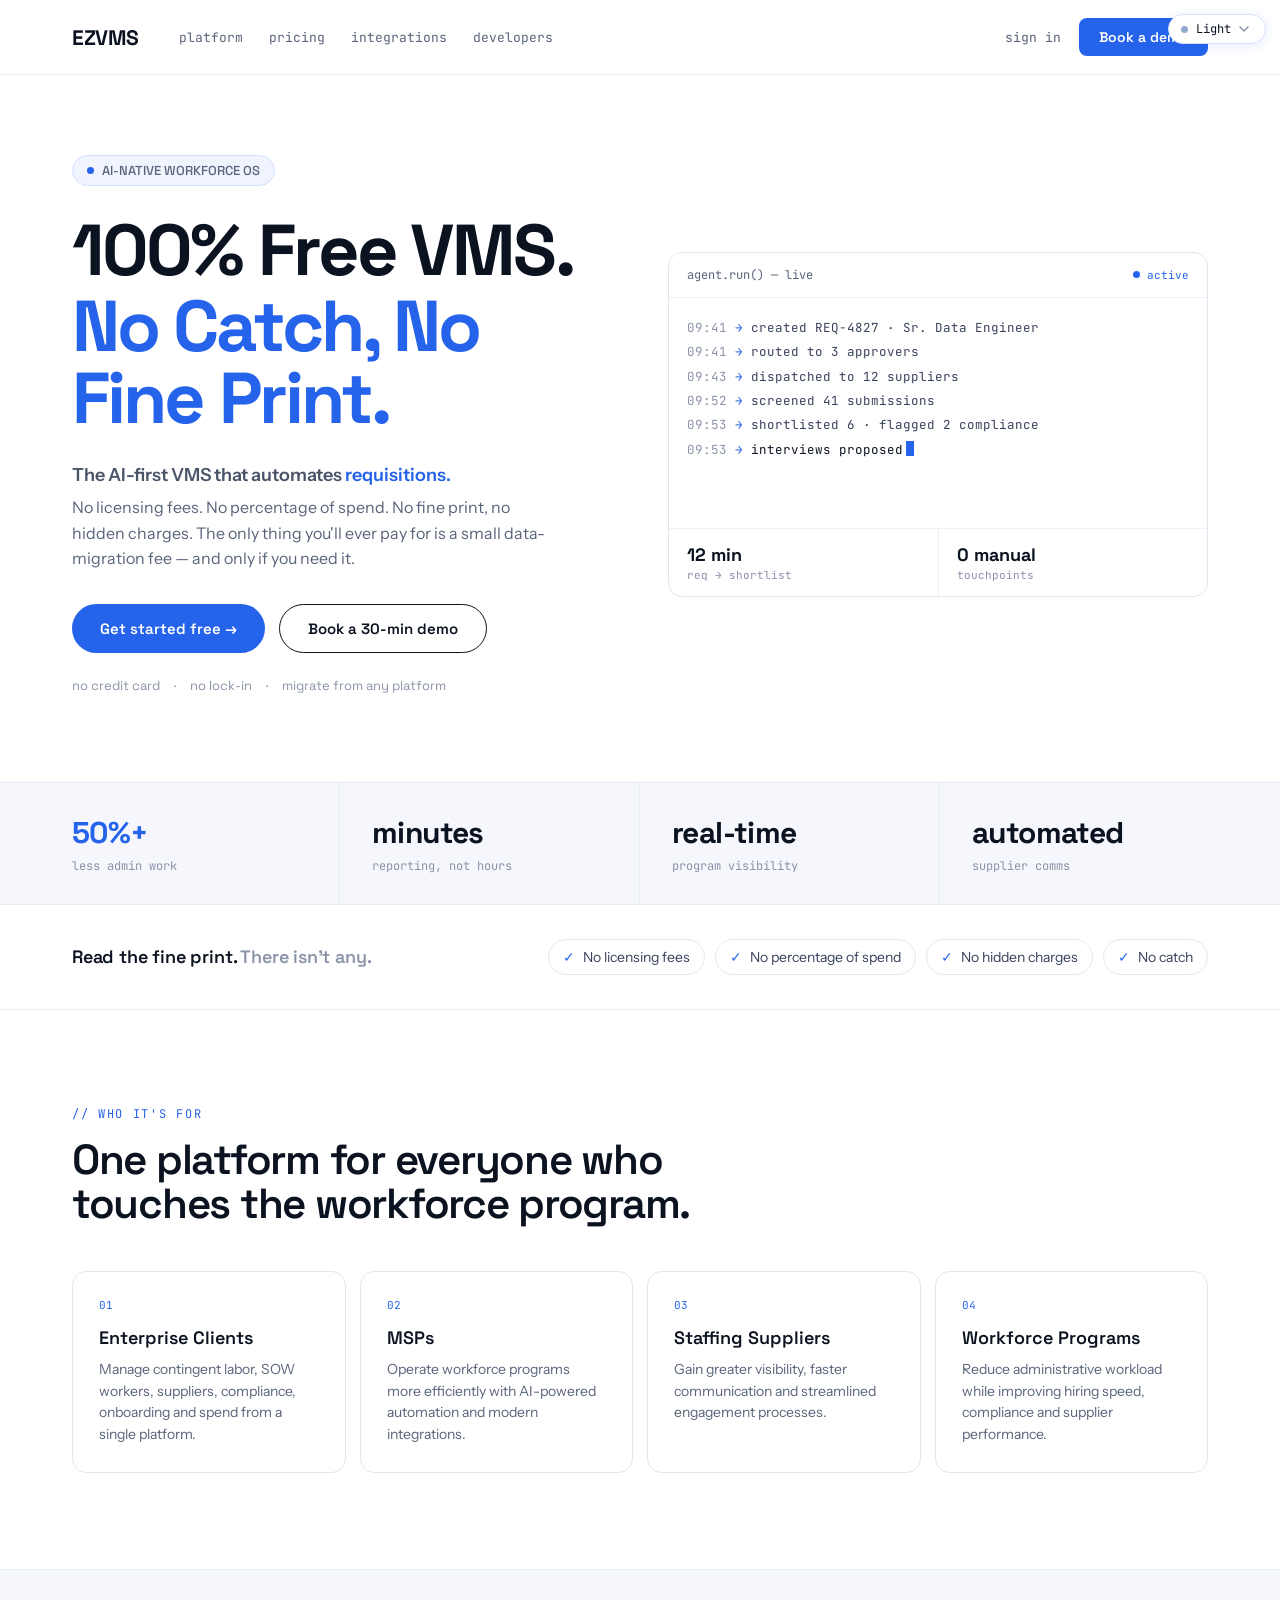
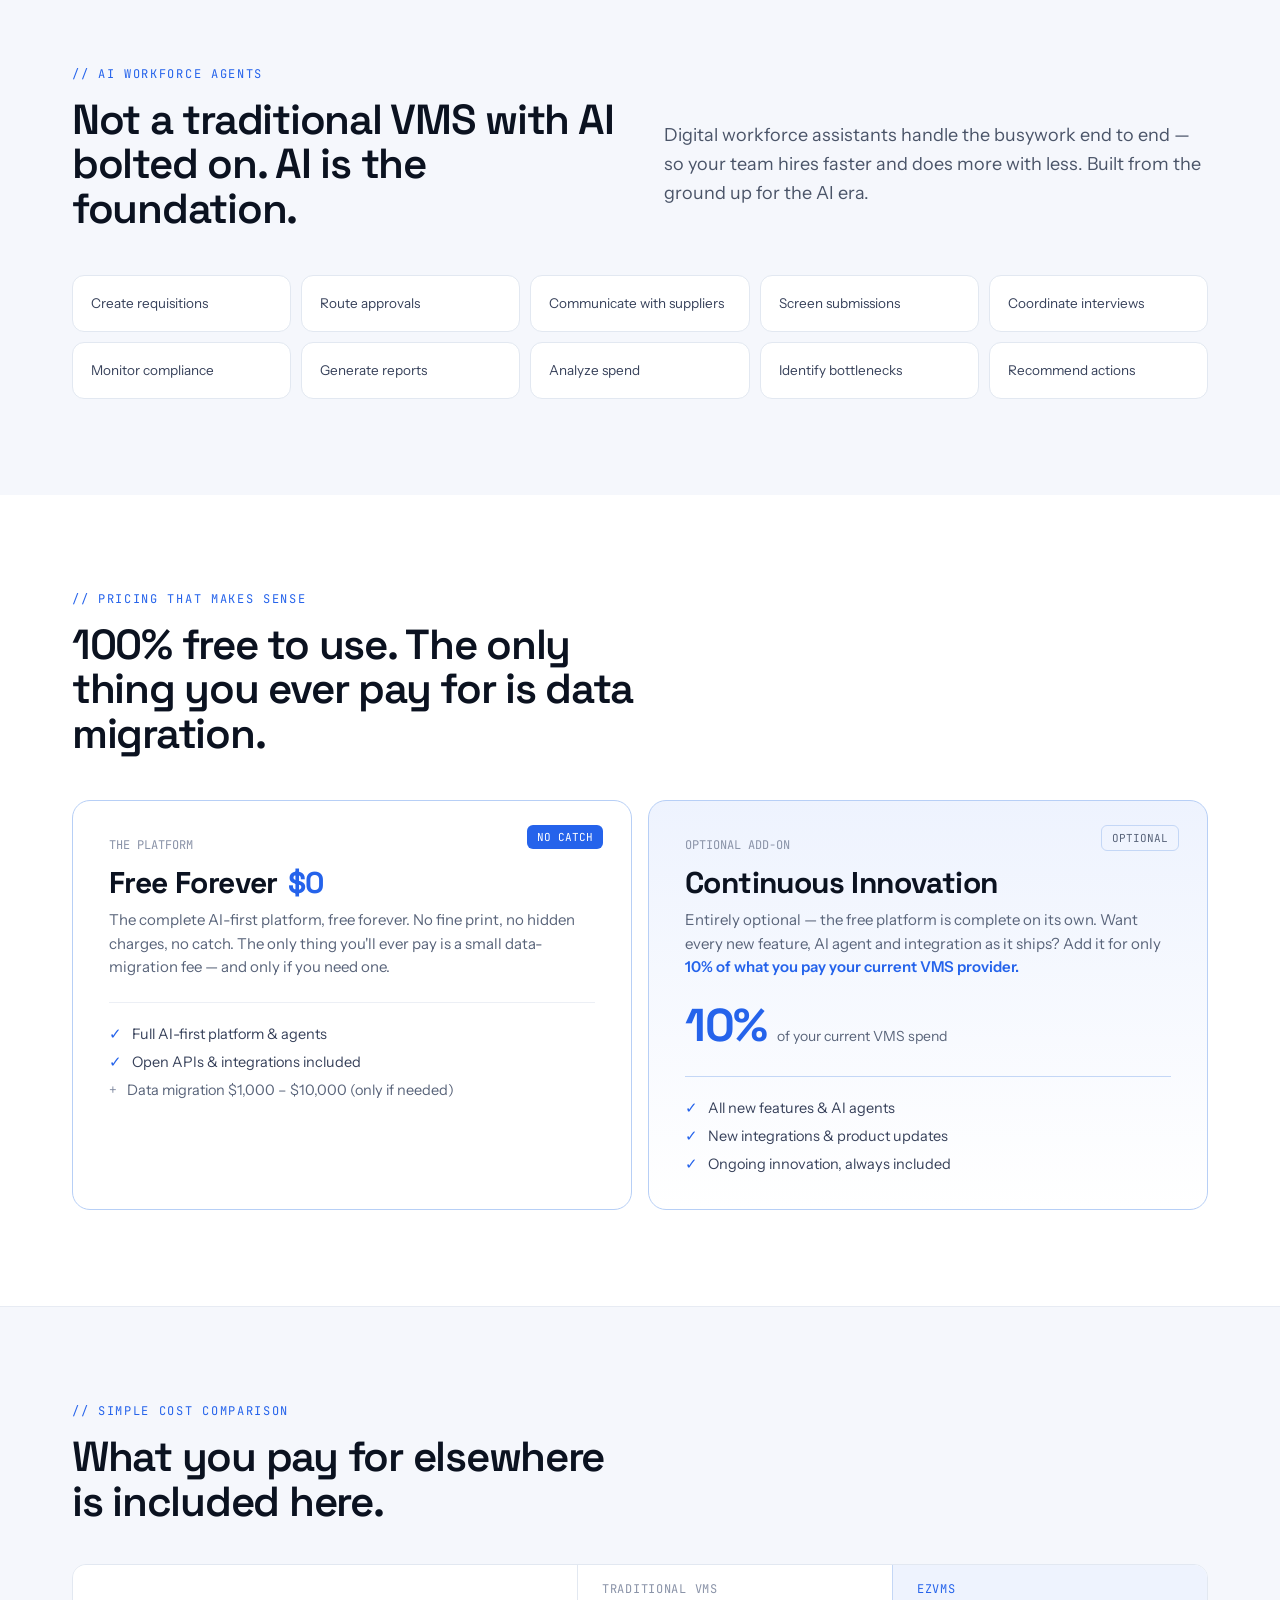
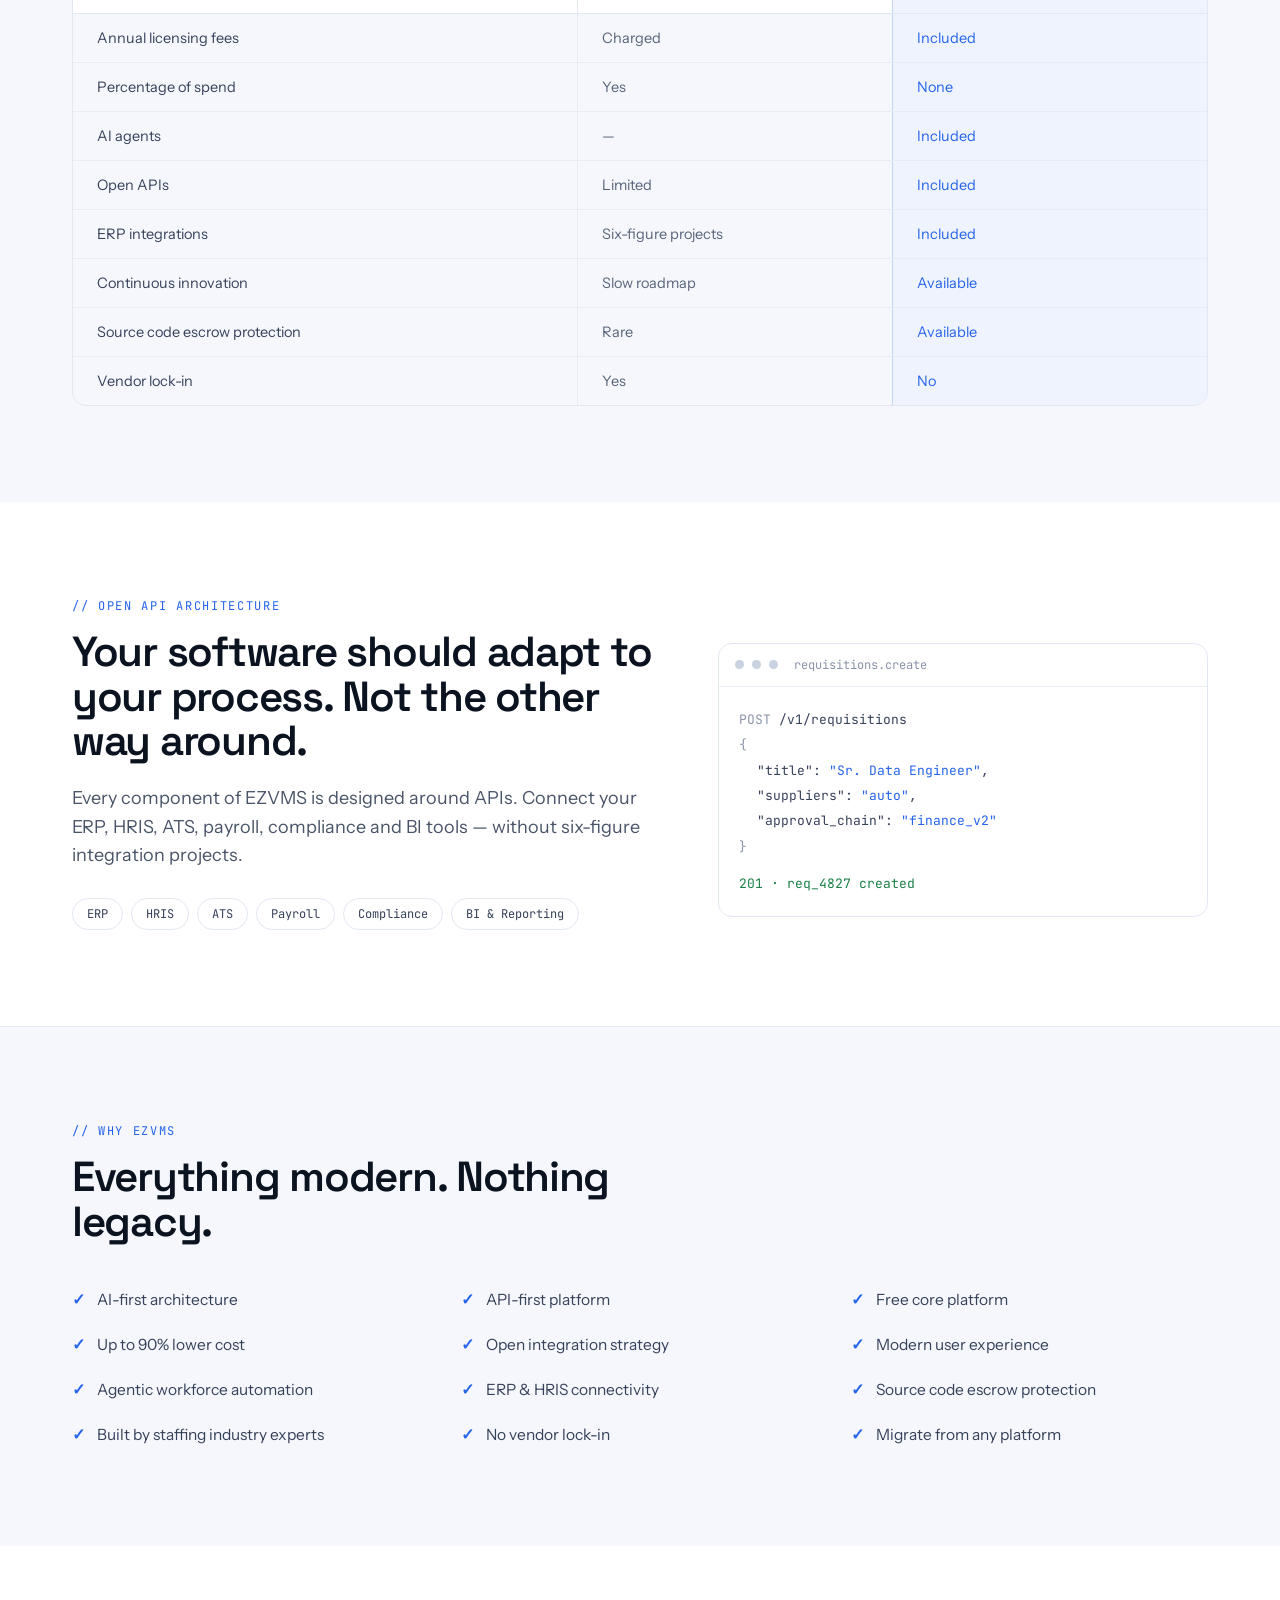
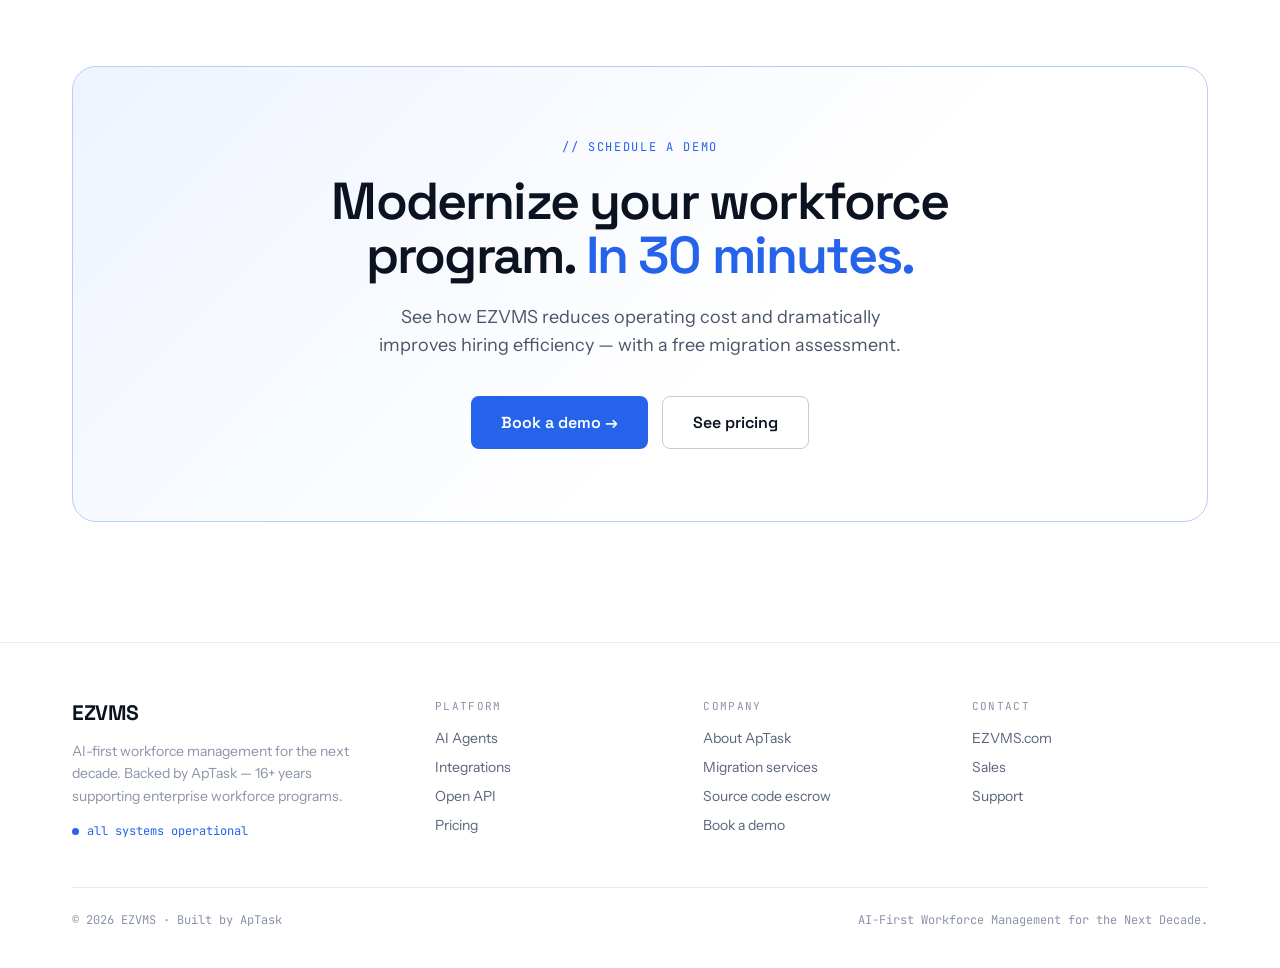
==== index.html @ 4256ad66 "Initial commit: EZVMS marketing website Co-Authored-By: Claude Opus 4.7 (1M context) <noreply@anthro" ====
<!DOCTYPE html>
<html lang="en">
<head>
  <meta charset="utf-8">
  <meta name="viewport" content="width=device-width, initial-scale=1">
  <title>EZVMS — AI-First Workforce Management. 100% Free.</title>
  <link rel="preconnect" href="https://fonts.googleapis.com">
  <link rel="preconnect" href="https://fonts.gstatic.com" crossorigin>
  <link href="https://fonts.googleapis.com/css2?family=Space+Grotesk:wght@400;500;600;700&family=Instrument+Sans:ital,wght@0,400;0,500;0,600;1,400&family=JetBrains+Mono:wght@400;500;600&display=swap" rel="stylesheet">
  <style>
    *, *::before, *::after { box-sizing: border-box; }
    html { scroll-behavior: smooth; }
    body { margin: 0; background: #fff; color: #0B1220; font-family: 'Instrument Sans', sans-serif; -webkit-font-smoothing: antialiased; }
    a { text-decoration: none; color: inherit; }

    @keyframes ez-blink { 0%,49% { opacity:1; } 50%,100% { opacity:0; } }
    @keyframes ez-feed  { from { opacity:0; transform:translateY(6px); } to { opacity:1; transform:translateY(0); } }
    @keyframes ez-bar   { from { width:0; } }

    /* NAV */
    .nav-link:hover { color: #0B1220 !important; }
    .btn-demo:hover { transform: translateY(-1px); }
    .btn-outline:hover { border-color: #8A93A8 !important; }

    /* CARDS */
    .who-card:hover { border-color: #B7CFF6 !important; transform: translateY(-3px); }
    .agent-tile:hover { border-color: #B7CFF6 !important; }
    .cta-primary:hover { transform: translateY(-2px); }
    .cta-outline:hover { border-color: #8A93A8 !important; }

    /* FOOTER LINKS */
    .foot-link:hover { color: #0B1220 !important; }

    /* DESIGN SWITCHER */
    .ds-opt:hover { background: #F5F7FC; }
  </style>
</head>
<body>

<!-- DESIGN SWITCHER -->
<div id="ds-wrap" style="position:fixed;top:14px;right:14px;z-index:9999;user-select:none;font-family:'JetBrains Mono',monospace;">
  <button id="ds-btn" style="display:flex;align-items:center;gap:8px;background:#fff;border:1.5px solid #D6E2FB;border-radius:999px;padding:8px 16px 8px 12px;font-family:'JetBrains Mono',monospace;font-size:12px;color:#0B1220;cursor:pointer;box-shadow:0 2px 12px rgba(37,99,235,.12);white-space:nowrap;line-height:1;">
    <span style="width:7px;height:7px;border-radius:50%;background:#93A8D0;display:inline-block;flex:none;"></span>
    Light
    <svg width="10" height="6" viewBox="0 0 10 6" fill="none"><path d="M1 1l4 4 4-4" stroke="#8A93A8" stroke-width="1.5" stroke-linecap="round" stroke-linejoin="round"/></svg>
  </button>
  <div id="ds-menu" style="display:none;position:absolute;top:calc(100% + 8px);right:0;background:#fff;border:1px solid #E2E8F1;border-radius:14px;box-shadow:0 12px 40px rgba(11,18,32,.14);min-width:176px;overflow:hidden;padding:5px;">
    <a href="v3.html" class="ds-opt" style="display:flex;align-items:center;gap:10px;padding:10px 14px;border-radius:9px;font-family:'Space Grotesk',sans-serif;font-size:14px;font-weight:500;color:#3A4254;transition:background .15s;">
      <span style="width:8px;height:8px;border-radius:50%;background:#2563EB;flex:none;"></span>Bold
    </a>
    <div style="background:#EEF3FE;border-radius:9px;display:flex;align-items:center;gap:10px;padding:10px 14px;font-family:'Space Grotesk',sans-serif;font-size:14px;font-weight:600;color:#2563EB;">
      <span style="width:8px;height:8px;border-radius:50%;background:#93A8D0;flex:none;"></span>Light
    </div>
    <a href="v1.html" class="ds-opt" style="display:flex;align-items:center;gap:10px;padding:10px 14px;border-radius:9px;font-family:'Space Grotesk',sans-serif;font-size:14px;font-weight:500;color:#3A4254;transition:background .15s;">
      <span style="width:8px;height:8px;border-radius:50%;background:#0C0E0D;flex:none;"></span>Dark
    </a>
  </div>
</div>
<script>
(function(){
  const btn=document.getElementById('ds-btn'),menu=document.getElementById('ds-menu');
  btn.addEventListener('click',function(e){e.stopPropagation();menu.style.display=menu.style.display==='none'?'block':'none';});
  document.addEventListener('click',function(){menu.style.display='none';});
})();
</script>

<div id="root" style="--accent:#2563EB;--ink:#FFFFFF;background:#FFFFFF;min-height:100vh;">

  <!-- NAV -->
  <header id="nav" style="position:sticky;top:0;z-index:50;background:rgba(255,255,255,0.72);backdrop-filter:blur(12px);-webkit-backdrop-filter:blur(12px);border-bottom:1px solid #E7EBF3;transition:background .2s,border-color .2s;">
    <div style="max-width:1200px;margin:0 auto;display:flex;align-items:center;justify-content:space-between;padding:18px 32px;">
      <div style="display:flex;align-items:center;gap:40px;">
        <a href="index.html" style="font-family:'Space Grotesk',sans-serif;font-weight:700;font-size:21px;letter-spacing:-0.02em;color:#0B1220;">EZVMS</a>
        <nav style="display:flex;gap:26px;font-family:'JetBrains Mono',monospace;font-size:13px;color:#59647A;">
          <a href="#platform" class="nav-link" style="transition:color .2s;">platform</a>
          <a href="#pricing" class="nav-link" style="transition:color .2s;">pricing</a>
          <a href="#integrations" class="nav-link" style="transition:color .2s;">integrations</a>
          <a href="#api" class="nav-link" style="transition:color .2s;">developers</a>
        </nav>
      </div>
      <div style="display:flex;align-items:center;gap:18px;">
        <span style="font-family:'JetBrains Mono',monospace;font-size:13px;color:#59647A;cursor:pointer;">sign in</span>
        <a href="#demo" class="btn-demo" style="background:var(--accent);color:var(--ink);font-family:'Space Grotesk',sans-serif;font-size:14px;font-weight:600;padding:10px 20px;border-radius:8px;transition:transform .2s;">Book a demo</a>
      </div>
    </div>
  </header>

  <!-- HERO -->
  <section id="platform" style="max-width:1200px;margin:0 auto;padding:80px 32px 88px;">
    <div style="display:grid;grid-template-columns:1fr 1fr;gap:56px;align-items:center;">
      <div>
        <div style="display:inline-flex;align-items:center;gap:8px;font-family:'Space Grotesk',sans-serif;font-size:13px;font-weight:500;color:#59647A;background:#F0F4FF;border:1px solid #D4E0FF;border-radius:999px;padding:6px 14px;margin-bottom:28px;">
          <span style="width:7px;height:7px;border-radius:50%;background:var(--accent);display:inline-block;"></span> AI-NATIVE WORKFORCE OS
        </div>
        <h1 style="font-family:'Space Grotesk',sans-serif;font-weight:700;font-size:72px;line-height:1.0;letter-spacing:-0.04em;color:#0B1220;margin:0 0 4px;">100% Free VMS.</h1>
        <h1 style="font-family:'Space Grotesk',sans-serif;font-weight:700;font-size:72px;line-height:1.0;letter-spacing:-0.04em;color:var(--accent);margin:0 0 28px;">No Catch, No Fine Print.</h1>
        <p style="font-size:18px;line-height:1.5;color:#4A5468;max-width:480px;margin:0 0 6px;font-weight:600;">The AI-first VMS that automates <span style="color:var(--accent);">requisitions.</span></p>
        <p style="font-size:16px;line-height:1.6;color:#59647A;max-width:480px;margin:0 0 32px;">No licensing fees. No percentage of spend. No fine print, no hidden charges. The only thing you'll ever pay for is a small data-migration fee — and only if you need it.</p>
        <div style="display:flex;gap:14px;align-items:center;margin-bottom:24px;flex-wrap:wrap;">
          <a href="#demo" class="cta-primary" style="background:var(--accent);color:#fff;font-family:'Space Grotesk',sans-serif;font-size:15px;font-weight:600;padding:15px 28px;border-radius:999px;transition:transform .2s;">Get started free →</a>
          <a href="#demo" class="btn-outline" style="border:1.5px solid #0B1220;color:#0B1220;font-family:'Space Grotesk',sans-serif;font-size:15px;font-weight:600;padding:14px 28px;border-radius:999px;transition:border-color .2s;">Book a 30-min demo</a>
        </div>
        <div style="display:flex;gap:14px;font-family:'Space Grotesk',sans-serif;font-size:13px;color:#8A93A8;flex-wrap:wrap;">
          <span>no credit card</span><span>·</span><span>no lock-in</span><span>·</span><span>migrate from any platform</span>
        </div>
      </div>

      <!-- live agent terminal -->
      <div style="background:#FFFFFF;border:1px solid #E2E8F1;border-radius:14px;overflow:hidden;">
        <div style="display:flex;align-items:center;justify-content:space-between;padding:14px 18px;border-bottom:1px solid #ECEFF5;">
          <span style="font-family:'JetBrains Mono',monospace;font-size:12px;color:#59647A;">agent.run() — live</span>
          <span style="display:flex;align-items:center;gap:7px;font-family:'JetBrains Mono',monospace;font-size:11px;color:var(--accent);">
            <span style="width:7px;height:7px;border-radius:50%;background:var(--accent);display:inline-block;animation:ez-blink 1.4s infinite;"></span>active
          </span>
        </div>
        <div id="feed" style="padding:18px;font-family:'JetBrains Mono',monospace;font-size:12.5px;line-height:1.95;color:#37415A;min-height:230px;">
          <div><span style="color:#8A93A8;">09:41</span> <span style="color:var(--accent);">→</span> created REQ-4827 · Sr. Data Engineer</div>
          <div><span style="color:#8A93A8;">09:41</span> <span style="color:var(--accent);">→</span> routed to 3 approvers</div>
          <div><span style="color:#8A93A8;">09:43</span> <span style="color:var(--accent);">→</span> dispatched to 12 suppliers</div>
          <div><span style="color:#8A93A8;">09:52</span> <span style="color:var(--accent);">→</span> screened 41 submissions</div>
          <div><span style="color:#8A93A8;">09:53</span> <span style="color:var(--accent);">→</span> shortlisted 6 · flagged 2 compliance</div>
          <div style="color:#0B1220;"><span style="color:#8A93A8;">09:53</span> <span style="color:var(--accent);">→</span> interviews proposed<span style="display:inline-block;width:8px;height:15px;background:var(--accent);margin-left:3px;vertical-align:-2px;animation:ez-blink 1s infinite;"></span></div>
        </div>
        <div style="display:flex;border-top:1px solid #ECEFF5;">
          <div style="flex:1;padding:14px 18px;border-right:1px solid #ECEFF5;">
            <div style="font-family:'Space Grotesk',sans-serif;font-weight:700;font-size:18px;color:#0B1220;">12 min</div>
            <div style="font-family:'JetBrains Mono',monospace;font-size:11px;color:#8A93A8;margin-top:2px;">req → shortlist</div>
          </div>
          <div style="flex:1;padding:14px 18px;">
            <div style="font-family:'Space Grotesk',sans-serif;font-weight:700;font-size:18px;color:#0B1220;">0 manual</div>
            <div style="font-family:'JetBrains Mono',monospace;font-size:11px;color:#8A93A8;margin-top:2px;">touchpoints</div>
          </div>
        </div>
      </div>
    </div>
  </section>

  <!-- VALUE STRIP -->
  <section style="border-top:1px solid #E7EBF3;border-bottom:1px solid #E7EBF3;background:#F5F7FC;">
    <div style="max-width:1200px;margin:0 auto;display:grid;grid-template-columns:repeat(4,1fr);">
      <div style="padding:30px 32px;border-right:1px solid #E7EBF3;">
        <div style="font-family:'Space Grotesk',sans-serif;font-weight:700;font-size:30px;color:var(--accent);letter-spacing:-0.02em;">50%+</div>
        <div style="font-family:'JetBrains Mono',monospace;font-size:12px;color:#8A93A8;margin-top:6px;">less admin work</div>
      </div>
      <div style="padding:30px 32px;border-right:1px solid #E7EBF3;">
        <div style="font-family:'Space Grotesk',sans-serif;font-weight:700;font-size:30px;color:#0B1220;letter-spacing:-0.02em;">minutes</div>
        <div style="font-family:'JetBrains Mono',monospace;font-size:12px;color:#8A93A8;margin-top:6px;">reporting, not hours</div>
      </div>
      <div style="padding:30px 32px;border-right:1px solid #E7EBF3;">
        <div style="font-family:'Space Grotesk',sans-serif;font-weight:700;font-size:30px;color:#0B1220;letter-spacing:-0.02em;">real-time</div>
        <div style="font-family:'JetBrains Mono',monospace;font-size:12px;color:#8A93A8;margin-top:6px;">program visibility</div>
      </div>
      <div style="padding:30px 32px;">
        <div style="font-family:'Space Grotesk',sans-serif;font-weight:700;font-size:30px;color:#0B1220;letter-spacing:-0.02em;">automated</div>
        <div style="font-family:'JetBrains Mono',monospace;font-size:12px;color:#8A93A8;margin-top:6px;">supplier comms</div>
      </div>
    </div>
  </section>

  <!-- NO CATCH BAND -->
  <section style="border-bottom:1px solid #E7EBF3;background:#FFFFFF;">
    <div style="max-width:1200px;margin:0 auto;padding:34px 32px;display:flex;align-items:center;justify-content:space-between;flex-wrap:wrap;gap:18px;">
      <div style="font-family:'Space Grotesk',sans-serif;font-weight:600;font-size:18px;color:#0B1220;letter-spacing:-0.01em;">Read the fine print. <span style="color:#8A93A8;">There isn't any.</span></div>
      <div style="display:flex;gap:10px;flex-wrap:wrap;">
        <span style="display:flex;align-items:center;gap:8px;font-size:14px;color:#37415A;border:1px solid #E2E8F1;border-radius:999px;padding:8px 14px;"><span style="color:var(--accent);">✓</span> No licensing fees</span>
        <span style="display:flex;align-items:center;gap:8px;font-size:14px;color:#37415A;border:1px solid #E2E8F1;border-radius:999px;padding:8px 14px;"><span style="color:var(--accent);">✓</span> No percentage of spend</span>
        <span style="display:flex;align-items:center;gap:8px;font-size:14px;color:#37415A;border:1px solid #E2E8F1;border-radius:999px;padding:8px 14px;"><span style="color:var(--accent);">✓</span> No hidden charges</span>
        <span style="display:flex;align-items:center;gap:8px;font-size:14px;color:#37415A;border:1px solid #E2E8F1;border-radius:999px;padding:8px 14px;"><span style="color:var(--accent);">✓</span> No catch</span>
      </div>
    </div>
  </section>

  <!-- WHO IT'S FOR -->
  <section data-reveal style="max-width:1200px;margin:0 auto;padding:96px 32px;opacity:0;transform:translateY(16px);">
    <div style="font-family:'JetBrains Mono',monospace;font-size:12px;letter-spacing:.14em;color:var(--accent);margin-bottom:16px;">// WHO IT'S FOR</div>
    <h2 style="font-family:'Space Grotesk',sans-serif;font-weight:600;font-size:42px;line-height:1.06;letter-spacing:-0.03em;color:#0B1220;margin:0 0 44px;max-width:620px;">One platform for everyone who touches the workforce program.</h2>
    <div style="display:grid;grid-template-columns:repeat(4,1fr);gap:14px;">
      <div class="who-card" style="background:#FFFFFF;border:1px solid #E2E8F1;border-radius:14px;padding:26px;transition:border-color .25s,transform .25s;">
        <div style="font-family:'JetBrains Mono',monospace;font-size:11px;color:var(--accent);margin-bottom:14px;">01</div>
        <div style="font-family:'Space Grotesk',sans-serif;font-weight:600;font-size:18px;color:#0B1220;margin-bottom:10px;">Enterprise Clients</div>
        <div style="font-size:14px;line-height:1.55;color:#59647A;">Manage contingent labor, SOW workers, suppliers, compliance, onboarding and spend from a single platform.</div>
      </div>
      <div class="who-card" style="background:#FFFFFF;border:1px solid #E2E8F1;border-radius:14px;padding:26px;transition:border-color .25s,transform .25s;">
        <div style="font-family:'JetBrains Mono',monospace;font-size:11px;color:var(--accent);margin-bottom:14px;">02</div>
        <div style="font-family:'Space Grotesk',sans-serif;font-weight:600;font-size:18px;color:#0B1220;margin-bottom:10px;">MSPs</div>
        <div style="font-size:14px;line-height:1.55;color:#59647A;">Operate workforce programs more efficiently with AI-powered automation and modern integrations.</div>
      </div>
      <div class="who-card" style="background:#FFFFFF;border:1px solid #E2E8F1;border-radius:14px;padding:26px;transition:border-color .25s,transform .25s;">
        <div style="font-family:'JetBrains Mono',monospace;font-size:11px;color:var(--accent);margin-bottom:14px;">03</div>
        <div style="font-family:'Space Grotesk',sans-serif;font-weight:600;font-size:18px;color:#0B1220;margin-bottom:10px;">Staffing Suppliers</div>
        <div style="font-size:14px;line-height:1.55;color:#59647A;">Gain greater visibility, faster communication and streamlined engagement processes.</div>
      </div>
      <div class="who-card" style="background:#FFFFFF;border:1px solid #E2E8F1;border-radius:14px;padding:26px;transition:border-color .25s,transform .25s;">
        <div style="font-family:'JetBrains Mono',monospace;font-size:11px;color:var(--accent);margin-bottom:14px;">04</div>
        <div style="font-family:'Space Grotesk',sans-serif;font-weight:600;font-size:18px;color:#0B1220;margin-bottom:10px;">Workforce Programs</div>
        <div style="font-size:14px;line-height:1.55;color:#59647A;">Reduce administrative workload while improving hiring speed, compliance and supplier performance.</div>
      </div>
    </div>
  </section>

  <!-- AI WORKFORCE AGENTS -->
  <section id="integrations" data-reveal style="border-top:1px solid #E7EBF3;background:#F5F7FC;opacity:0;transform:translateY(16px);">
    <div style="max-width:1200px;margin:0 auto;padding:96px 32px;">
      <div style="font-family:'JetBrains Mono',monospace;font-size:12px;letter-spacing:.14em;color:var(--accent);margin-bottom:16px;">// AI WORKFORCE AGENTS</div>
      <div style="display:grid;grid-template-columns:1fr 1fr;gap:48px;align-items:start;margin-bottom:44px;">
        <h2 style="font-family:'Space Grotesk',sans-serif;font-weight:600;font-size:42px;line-height:1.06;letter-spacing:-0.03em;color:#0B1220;margin:0;">Not a traditional VMS with AI bolted on. AI is the foundation.</h2>
        <p style="font-size:18px;line-height:1.6;color:#4A5468;margin:0;align-self:center;">Digital workforce assistants handle the busywork end to end — so your team hires faster and does more with less. Built from the ground up for the AI era.</p>
      </div>
      <div style="display:grid;grid-template-columns:repeat(5,1fr);gap:10px;">
        <div class="agent-tile" style="background:#FFFFFF;border:1px solid #E2E8F1;border-radius:12px;padding:18px;font-size:13.5px;color:#37415A;line-height:1.4;transition:border-color .25s;">Create requisitions</div>
        <div class="agent-tile" style="background:#FFFFFF;border:1px solid #E2E8F1;border-radius:12px;padding:18px;font-size:13.5px;color:#37415A;line-height:1.4;transition:border-color .25s;">Route approvals</div>
        <div class="agent-tile" style="background:#FFFFFF;border:1px solid #E2E8F1;border-radius:12px;padding:18px;font-size:13.5px;color:#37415A;line-height:1.4;transition:border-color .25s;">Communicate with suppliers</div>
        <div class="agent-tile" style="background:#FFFFFF;border:1px solid #E2E8F1;border-radius:12px;padding:18px;font-size:13.5px;color:#37415A;line-height:1.4;transition:border-color .25s;">Screen submissions</div>
        <div class="agent-tile" style="background:#FFFFFF;border:1px solid #E2E8F1;border-radius:12px;padding:18px;font-size:13.5px;color:#37415A;line-height:1.4;transition:border-color .25s;">Coordinate interviews</div>
        <div class="agent-tile" style="background:#FFFFFF;border:1px solid #E2E8F1;border-radius:12px;padding:18px;font-size:13.5px;color:#37415A;line-height:1.4;transition:border-color .25s;">Monitor compliance</div>
        <div class="agent-tile" style="background:#FFFFFF;border:1px solid #E2E8F1;border-radius:12px;padding:18px;font-size:13.5px;color:#37415A;line-height:1.4;transition:border-color .25s;">Generate reports</div>
        <div class="agent-tile" style="background:#FFFFFF;border:1px solid #E2E8F1;border-radius:12px;padding:18px;font-size:13.5px;color:#37415A;line-height:1.4;transition:border-color .25s;">Analyze spend</div>
        <div class="agent-tile" style="background:#FFFFFF;border:1px solid #E2E8F1;border-radius:12px;padding:18px;font-size:13.5px;color:#37415A;line-height:1.4;transition:border-color .25s;">Identify bottlenecks</div>
        <div class="agent-tile" style="background:#FFFFFF;border:1px solid #E2E8F1;border-radius:12px;padding:18px;font-size:13.5px;color:#37415A;line-height:1.4;transition:border-color .25s;">Recommend actions</div>
      </div>
    </div>
  </section>

  <!-- PRICING -->
  <section id="pricing" data-reveal style="max-width:1200px;margin:0 auto;padding:96px 32px;opacity:0;transform:translateY(16px);">
    <div style="font-family:'JetBrains Mono',monospace;font-size:12px;letter-spacing:.14em;color:var(--accent);margin-bottom:16px;">// PRICING THAT MAKES SENSE</div>
    <h2 style="font-family:'Space Grotesk',sans-serif;font-weight:600;font-size:42px;line-height:1.06;letter-spacing:-0.03em;color:#0B1220;margin:0 0 44px;max-width:600px;">100% free to use. The only thing you ever pay for is data migration.</h2>
    <div style="display:grid;grid-template-columns:1fr 1fr;gap:16px;">
      <div style="background:#FFFFFF;border:1px solid #B7CFF6;border-radius:18px;padding:36px;position:relative;">
        <div style="position:absolute;top:24px;right:28px;font-family:'JetBrains Mono',monospace;font-size:11px;color:var(--ink);background:var(--accent);padding:5px 10px;border-radius:6px;">NO CATCH</div>
        <div style="font-family:'JetBrains Mono',monospace;font-size:12px;color:#8A93A8;margin-bottom:10px;">THE PLATFORM</div>
        <div style="display:flex;align-items:baseline;gap:10px;margin-bottom:6px;">
          <span style="font-family:'Space Grotesk',sans-serif;font-weight:700;font-size:30px;color:#0B1220;letter-spacing:-0.02em;">Free Forever</span>
          <span style="font-family:'Space Grotesk',sans-serif;font-weight:700;font-size:30px;color:var(--accent);letter-spacing:-0.02em;">$0</span>
        </div>
        <p style="font-size:15px;line-height:1.55;color:#59647A;margin:0 0 24px;">The complete AI-first platform, free forever. No fine print, no hidden charges, no catch. The only thing you'll ever pay is a small data-migration fee — and only if you need one.</p>
        <div style="display:flex;flex-direction:column;gap:10px;border-top:1px solid #ECEFF5;padding-top:22px;">
          <div style="display:flex;align-items:center;gap:10px;font-size:14.5px;color:#37415A;"><span style="color:var(--accent);">✓</span> Full AI-first platform &amp; agents</div>
          <div style="display:flex;align-items:center;gap:10px;font-size:14.5px;color:#37415A;"><span style="color:var(--accent);">✓</span> Open APIs &amp; integrations included</div>
          <div style="display:flex;align-items:center;gap:10px;font-size:14.5px;color:#59647A;"><span style="color:#8A93A8;">+</span> Data migration $1,000 – $10,000 (only if needed)</div>
        </div>
      </div>
      <div style="background:linear-gradient(180deg,#EEF3FE,#FFFFFF);border:1px solid #B7CFF6;border-radius:18px;padding:36px;position:relative;">
        <div style="position:absolute;top:24px;right:28px;font-family:'JetBrains Mono',monospace;font-size:11px;color:#59647A;border:1px solid #C4D7F6;padding:5px 10px;border-radius:6px;">OPTIONAL</div>
        <div style="font-family:'JetBrains Mono',monospace;font-size:12px;color:#8A93A8;margin-bottom:10px;">OPTIONAL ADD-ON</div>
        <div style="font-family:'Space Grotesk',sans-serif;font-weight:700;font-size:30px;color:#0B1220;letter-spacing:-0.02em;margin-bottom:6px;">Continuous Innovation</div>
        <p style="font-size:15px;line-height:1.55;color:#59647A;margin:0 0 18px;">Entirely optional — the free platform is complete on its own. Want every new feature, AI agent and integration as it ships? Add it for only <span style="color:var(--accent);font-weight:600;">10% of what you pay your current VMS provider.</span></p>
        <div style="display:flex;align-items:baseline;gap:10px;margin-bottom:22px;">
          <span style="font-family:'Space Grotesk',sans-serif;font-weight:700;font-size:46px;color:var(--accent);letter-spacing:-0.03em;">10%</span>
          <span style="font-size:14px;color:#59647A;">of your current VMS spend</span>
        </div>
        <div style="display:flex;flex-direction:column;gap:10px;border-top:1px solid #C4D7F6;padding-top:22px;">
          <div style="display:flex;align-items:center;gap:10px;font-size:14.5px;color:#37415A;"><span style="color:var(--accent);">✓</span> All new features &amp; AI agents</div>
          <div style="display:flex;align-items:center;gap:10px;font-size:14.5px;color:#37415A;"><span style="color:var(--accent);">✓</span> New integrations &amp; product updates</div>
          <div style="display:flex;align-items:center;gap:10px;font-size:14.5px;color:#37415A;"><span style="color:var(--accent);">✓</span> Ongoing innovation, always included</div>
        </div>
      </div>
    </div>
  </section>

  <!-- COST COMPARISON -->
  <section data-reveal style="border-top:1px solid #E7EBF3;background:#F5F7FC;opacity:0;transform:translateY(16px);">
    <div style="max-width:1200px;margin:0 auto;padding:96px 32px;">
      <div style="font-family:'JetBrains Mono',monospace;font-size:12px;letter-spacing:.14em;color:var(--accent);margin-bottom:16px;">// SIMPLE COST COMPARISON</div>
      <h2 style="font-family:'Space Grotesk',sans-serif;font-weight:600;font-size:42px;line-height:1.06;letter-spacing:-0.03em;color:#0B1220;margin:0 0 40px;max-width:560px;">What you pay for elsewhere is included here.</h2>
      <div style="border:1px solid #E2E8F1;border-radius:14px;overflow:hidden;">
        <div style="display:grid;grid-template-columns:1.6fr 1fr 1fr;background:#FFFFFF;border-bottom:1px solid #E2E8F1;font-family:'JetBrains Mono',monospace;font-size:12px;letter-spacing:.06em;color:#8A93A8;">
          <div style="padding:16px 24px;"></div>
          <div style="padding:16px 24px;border-left:1px solid #E2E8F1;">TRADITIONAL VMS</div>
          <div style="padding:16px 24px;border-left:1px solid #C4D7F6;background:#EEF3FE;color:var(--accent);">EZVMS</div>
        </div>
        <div>
          <div style="display:grid;grid-template-columns:1.6fr 1fr 1fr;border-bottom:1px solid #E7EBF3;font-size:14.5px;">
            <div style="padding:15px 24px;color:#37415A;">Annual licensing fees</div>
            <div style="padding:15px 24px;border-left:1px solid #E7EBF3;color:#59647A;">Charged</div>
            <div style="padding:15px 24px;border-left:1px solid #C4D7F6;background:#EEF3FE;color:var(--accent);">Included</div>
          </div>
          <div style="display:grid;grid-template-columns:1.6fr 1fr 1fr;border-bottom:1px solid #E7EBF3;font-size:14.5px;">
            <div style="padding:15px 24px;color:#37415A;">Percentage of spend</div>
            <div style="padding:15px 24px;border-left:1px solid #E7EBF3;color:#59647A;">Yes</div>
            <div style="padding:15px 24px;border-left:1px solid #C4D7F6;background:#EEF3FE;color:var(--accent);">None</div>
          </div>
          <div style="display:grid;grid-template-columns:1.6fr 1fr 1fr;border-bottom:1px solid #E7EBF3;font-size:14.5px;">
            <div style="padding:15px 24px;color:#37415A;">AI agents</div>
            <div style="padding:15px 24px;border-left:1px solid #E7EBF3;color:#59647A;">—</div>
            <div style="padding:15px 24px;border-left:1px solid #C4D7F6;background:#EEF3FE;color:var(--accent);">Included</div>
          </div>
          <div style="display:grid;grid-template-columns:1.6fr 1fr 1fr;border-bottom:1px solid #E7EBF3;font-size:14.5px;">
            <div style="padding:15px 24px;color:#37415A;">Open APIs</div>
            <div style="padding:15px 24px;border-left:1px solid #E7EBF3;color:#59647A;">Limited</div>
            <div style="padding:15px 24px;border-left:1px solid #C4D7F6;background:#EEF3FE;color:var(--accent);">Included</div>
          </div>
          <div style="display:grid;grid-template-columns:1.6fr 1fr 1fr;border-bottom:1px solid #E7EBF3;font-size:14.5px;">
            <div style="padding:15px 24px;color:#37415A;">ERP integrations</div>
            <div style="padding:15px 24px;border-left:1px solid #E7EBF3;color:#59647A;">Six-figure projects</div>
            <div style="padding:15px 24px;border-left:1px solid #C4D7F6;background:#EEF3FE;color:var(--accent);">Included</div>
          </div>
          <div style="display:grid;grid-template-columns:1.6fr 1fr 1fr;border-bottom:1px solid #E7EBF3;font-size:14.5px;">
            <div style="padding:15px 24px;color:#37415A;">Continuous innovation</div>
            <div style="padding:15px 24px;border-left:1px solid #E7EBF3;color:#59647A;">Slow roadmap</div>
            <div style="padding:15px 24px;border-left:1px solid #C4D7F6;background:#EEF3FE;color:var(--accent);">Available</div>
          </div>
          <div style="display:grid;grid-template-columns:1.6fr 1fr 1fr;border-bottom:1px solid #E7EBF3;font-size:14.5px;">
            <div style="padding:15px 24px;color:#37415A;">Source code escrow protection</div>
            <div style="padding:15px 24px;border-left:1px solid #E7EBF3;color:#59647A;">Rare</div>
            <div style="padding:15px 24px;border-left:1px solid #C4D7F6;background:#EEF3FE;color:var(--accent);">Available</div>
          </div>
          <div style="display:grid;grid-template-columns:1.6fr 1fr 1fr;font-size:14.5px;">
            <div style="padding:15px 24px;color:#37415A;">Vendor lock-in</div>
            <div style="padding:15px 24px;border-left:1px solid #E7EBF3;color:#59647A;">Yes</div>
            <div style="padding:15px 24px;border-left:1px solid #C4D7F6;background:#EEF3FE;color:var(--accent);">No</div>
          </div>
        </div>
      </div>
    </div>
  </section>

  <!-- OPEN API -->
  <section id="api" data-reveal style="max-width:1200px;margin:0 auto;padding:96px 32px;opacity:0;transform:translateY(16px);">
    <div style="font-family:'JetBrains Mono',monospace;font-size:12px;letter-spacing:.14em;color:var(--accent);margin-bottom:16px;">// OPEN API ARCHITECTURE</div>
    <div style="display:grid;grid-template-columns:1.1fr .9fr;gap:48px;align-items:center;">
      <div>
        <h2 style="font-family:'Space Grotesk',sans-serif;font-weight:600;font-size:42px;line-height:1.06;letter-spacing:-0.03em;color:#0B1220;margin:0 0 20px;">Your software should adapt to your process. Not the other way around.</h2>
        <p style="font-size:18px;line-height:1.6;color:#4A5468;margin:0 0 28px;">Every component of EZVMS is designed around APIs. Connect your ERP, HRIS, ATS, payroll, compliance and BI tools — without six-figure integration projects.</p>
        <div style="display:flex;flex-wrap:wrap;gap:8px;">
          <span style="font-family:'JetBrains Mono',monospace;font-size:12px;color:#37415A;border:1px solid #E2E8F1;border-radius:999px;padding:7px 14px;">ERP</span>
          <span style="font-family:'JetBrains Mono',monospace;font-size:12px;color:#37415A;border:1px solid #E2E8F1;border-radius:999px;padding:7px 14px;">HRIS</span>
          <span style="font-family:'JetBrains Mono',monospace;font-size:12px;color:#37415A;border:1px solid #E2E8F1;border-radius:999px;padding:7px 14px;">ATS</span>
          <span style="font-family:'JetBrains Mono',monospace;font-size:12px;color:#37415A;border:1px solid #E2E8F1;border-radius:999px;padding:7px 14px;">Payroll</span>
          <span style="font-family:'JetBrains Mono',monospace;font-size:12px;color:#37415A;border:1px solid #E2E8F1;border-radius:999px;padding:7px 14px;">Compliance</span>
          <span style="font-family:'JetBrains Mono',monospace;font-size:12px;color:#37415A;border:1px solid #E2E8F1;border-radius:999px;padding:7px 14px;">BI &amp; Reporting</span>
        </div>
      </div>
      <div style="background:#FFFFFF;border:1px solid #E2E8F1;border-radius:14px;overflow:hidden;">
        <div style="display:flex;align-items:center;gap:8px;padding:13px 16px;border-bottom:1px solid #ECEFF5;font-family:'JetBrains Mono',monospace;font-size:12px;color:#8A93A8;">
          <span style="width:9px;height:9px;border-radius:50%;background:#C9D2E0;"></span>
          <span style="width:9px;height:9px;border-radius:50%;background:#C9D2E0;"></span>
          <span style="width:9px;height:9px;border-radius:50%;background:#C9D2E0;"></span>
          <span style="margin-left:8px;">requisitions.create</span>
        </div>
        <div style="padding:20px;font-family:'JetBrains Mono',monospace;font-size:13px;line-height:1.95;color:#37415A;">
          <div><span style="color:#8A93A8;">POST</span> /v1/requisitions</div>
          <div style="color:#8A93A8;">{</div>
          <div style="padding-left:18px;">"title": <span style="color:var(--accent);">"Sr. Data Engineer"</span>,</div>
          <div style="padding-left:18px;">"suppliers": <span style="color:var(--accent);">"auto"</span>,</div>
          <div style="padding-left:18px;">"approval_chain": <span style="color:var(--accent);">"finance_v2"</span></div>
          <div style="color:#8A93A8;">}</div>
          <div style="margin-top:12px;color:#1A7F46;">201 · req_4827 created</div>
        </div>
      </div>
    </div>
  </section>

  <!-- WHY EZVMS -->
  <section data-reveal style="border-top:1px solid #E7EBF3;background:#F5F7FC;opacity:0;transform:translateY(16px);">
    <div style="max-width:1200px;margin:0 auto;padding:96px 32px;">
      <div style="font-family:'JetBrains Mono',monospace;font-size:12px;letter-spacing:.14em;color:var(--accent);margin-bottom:16px;">// WHY EZVMS</div>
      <h2 style="font-family:'Space Grotesk',sans-serif;font-weight:600;font-size:42px;line-height:1.06;letter-spacing:-0.03em;color:#0B1220;margin:0 0 40px;max-width:560px;">Everything modern. Nothing legacy.</h2>
      <div style="display:grid;grid-template-columns:repeat(3,1fr);gap:14px 32px;">
        <div style="display:flex;align-items:center;gap:12px;font-size:15.5px;color:#37415A;padding:6px 0;"><span style="color:var(--accent);font-weight:600;">✓</span> AI-first architecture</div>
        <div style="display:flex;align-items:center;gap:12px;font-size:15.5px;color:#37415A;padding:6px 0;"><span style="color:var(--accent);font-weight:600;">✓</span> API-first platform</div>
        <div style="display:flex;align-items:center;gap:12px;font-size:15.5px;color:#37415A;padding:6px 0;"><span style="color:var(--accent);font-weight:600;">✓</span> Free core platform</div>
        <div style="display:flex;align-items:center;gap:12px;font-size:15.5px;color:#37415A;padding:6px 0;"><span style="color:var(--accent);font-weight:600;">✓</span> Up to 90% lower cost</div>
        <div style="display:flex;align-items:center;gap:12px;font-size:15.5px;color:#37415A;padding:6px 0;"><span style="color:var(--accent);font-weight:600;">✓</span> Open integration strategy</div>
        <div style="display:flex;align-items:center;gap:12px;font-size:15.5px;color:#37415A;padding:6px 0;"><span style="color:var(--accent);font-weight:600;">✓</span> Modern user experience</div>
        <div style="display:flex;align-items:center;gap:12px;font-size:15.5px;color:#37415A;padding:6px 0;"><span style="color:var(--accent);font-weight:600;">✓</span> Agentic workforce automation</div>
        <div style="display:flex;align-items:center;gap:12px;font-size:15.5px;color:#37415A;padding:6px 0;"><span style="color:var(--accent);font-weight:600;">✓</span> ERP &amp; HRIS connectivity</div>
        <div style="display:flex;align-items:center;gap:12px;font-size:15.5px;color:#37415A;padding:6px 0;"><span style="color:var(--accent);font-weight:600;">✓</span> Source code escrow protection</div>
        <div style="display:flex;align-items:center;gap:12px;font-size:15.5px;color:#37415A;padding:6px 0;"><span style="color:var(--accent);font-weight:600;">✓</span> Built by staffing industry experts</div>
        <div style="display:flex;align-items:center;gap:12px;font-size:15.5px;color:#37415A;padding:6px 0;"><span style="color:var(--accent);font-weight:600;">✓</span> No vendor lock-in</div>
        <div style="display:flex;align-items:center;gap:12px;font-size:15.5px;color:#37415A;padding:6px 0;"><span style="color:var(--accent);font-weight:600;">✓</span> Migrate from any platform</div>
      </div>
    </div>
  </section>

  <!-- DEMO CTA -->
  <section id="demo" data-reveal style="max-width:1200px;margin:0 auto;padding:120px 32px;opacity:0;transform:translateY(16px);">
    <div style="background:linear-gradient(135deg,#EEF3FE 0%,#FFFFFF 60%);border:1px solid #B7CFF6;border-radius:24px;padding:72px 56px;text-align:center;">
      <div style="font-family:'JetBrains Mono',monospace;font-size:12px;letter-spacing:.14em;color:var(--accent);margin-bottom:20px;">// SCHEDULE A DEMO</div>
      <h2 style="font-family:'Space Grotesk',sans-serif;font-weight:600;font-size:52px;line-height:1.03;letter-spacing:-0.035em;color:#0B1220;margin:0 auto 22px;max-width:720px;">Modernize your workforce program. <span style="color:var(--accent);">In 30 minutes.</span></h2>
      <p style="font-size:18px;line-height:1.55;color:#4A5468;max-width:560px;margin:0 auto 36px;">See how EZVMS reduces operating cost and dramatically improves hiring efficiency — with a free migration assessment.</p>
      <div style="display:flex;gap:14px;justify-content:center;flex-wrap:wrap;">
        <a href="#" class="cta-primary" style="background:var(--accent);color:var(--ink);font-family:'Space Grotesk',sans-serif;font-size:16px;font-weight:600;padding:16px 30px;border-radius:8px;transition:transform .2s;">Book a demo →</a>
        <a href="#pricing" class="btn-outline" style="border:1px solid #C2CCDB;color:#0B1220;font-family:'Space Grotesk',sans-serif;font-size:16px;font-weight:600;padding:15px 30px;border-radius:8px;transition:border-color .2s;">See pricing</a>
      </div>
    </div>
  </section>

  <!-- FOOTER -->
  <footer style="border-top:1px solid #E7EBF3;background:#FFFFFF;">
    <div style="max-width:1200px;margin:0 auto;padding:56px 32px 40px;">
      <div style="display:grid;grid-template-columns:1.4fr 1fr 1fr 1fr;gap:32px;margin-bottom:48px;">
        <div>
          <div style="font-family:'Space Grotesk',sans-serif;font-weight:700;font-size:21px;letter-spacing:-0.02em;color:#0B1220;margin-bottom:14px;">EZVMS</div>
          <p style="font-size:14px;line-height:1.6;color:#8A93A8;max-width:280px;margin:0 0 16px;">AI-first workforce management for the next decade. Backed by ApTask — 16+ years supporting enterprise workforce programs.</p>
          <div style="display:flex;align-items:center;gap:8px;font-family:'JetBrains Mono',monospace;font-size:12px;color:var(--accent);">
            <span style="width:7px;height:7px;border-radius:50%;background:var(--accent);display:inline-block;"></span>all systems operational
          </div>
        </div>
        <div>
          <div style="font-family:'JetBrains Mono',monospace;font-size:11px;letter-spacing:.12em;color:#8A93A8;margin-bottom:16px;">PLATFORM</div>
          <div style="display:flex;flex-direction:column;gap:11px;font-size:14px;color:#59647A;">
            <a href="#platform" class="foot-link">AI Agents</a>
            <a href="#integrations" class="foot-link">Integrations</a>
            <a href="#api" class="foot-link">Open API</a>
            <a href="#pricing" class="foot-link">Pricing</a>
          </div>
        </div>
        <div>
          <div style="font-family:'JetBrains Mono',monospace;font-size:11px;letter-spacing:.12em;color:#8A93A8;margin-bottom:16px;">COMPANY</div>
          <div style="display:flex;flex-direction:column;gap:11px;font-size:14px;color:#59647A;">
            <a href="#" class="foot-link">About ApTask</a>
            <a href="#" class="foot-link">Migration services</a>
            <a href="#" class="foot-link">Source code escrow</a>
            <a href="#demo" class="foot-link">Book a demo</a>
          </div>
        </div>
        <div>
          <div style="font-family:'JetBrains Mono',monospace;font-size:11px;letter-spacing:.12em;color:#8A93A8;margin-bottom:16px;">CONTACT</div>
          <div style="display:flex;flex-direction:column;gap:11px;font-size:14px;color:#59647A;">
            <a href="#" class="foot-link">EZVMS.com</a>
            <a href="#" class="foot-link">Sales</a>
            <a href="#" class="foot-link">Support</a>
          </div>
        </div>
      </div>
      <div style="border-top:1px solid #E7EBF3;padding-top:24px;display:flex;justify-content:space-between;font-family:'JetBrains Mono',monospace;font-size:12px;color:#8A93A8;flex-wrap:wrap;gap:10px;">
        <span>© 2026 EZVMS · Built by ApTask</span>
        <span>AI-First Workforce Management for the Next Decade.</span>
      </div>
    </div>
  </footer>

</div>

<script>
  // Sticky nav depth
  const nav = document.getElementById('nav');
  window.addEventListener('scroll', () => {
    const s = window.scrollY > 12;
    nav.style.borderBottomColor = s ? '#D5DDEA' : '#E7EBF3';
    nav.style.background = s ? 'rgba(255,255,255,0.9)' : 'rgba(255,255,255,0.72)';
  }, { passive: true });

  // Scroll reveal
  if ('IntersectionObserver' in window) {
    const io = new IntersectionObserver((entries) => {
      entries.forEach((e) => {
        if (e.isIntersecting) {
          e.target.style.transition = 'opacity .7s cubic-bezier(0.22,1,0.36,1), transform .7s cubic-bezier(0.22,1,0.36,1)';
          e.target.style.opacity = '1';
          e.target.style.transform = 'translateY(0)';
          io.unobserve(e.target);
        }
      });
    }, { threshold: 0.12 });
    document.querySelectorAll('[data-reveal]').forEach(el => io.observe(el));
  } else {
    document.querySelectorAll('[data-reveal]').forEach(el => {
      el.style.opacity = '1';
      el.style.transform = 'none';
    });
  }
</script>
</body>
</html>
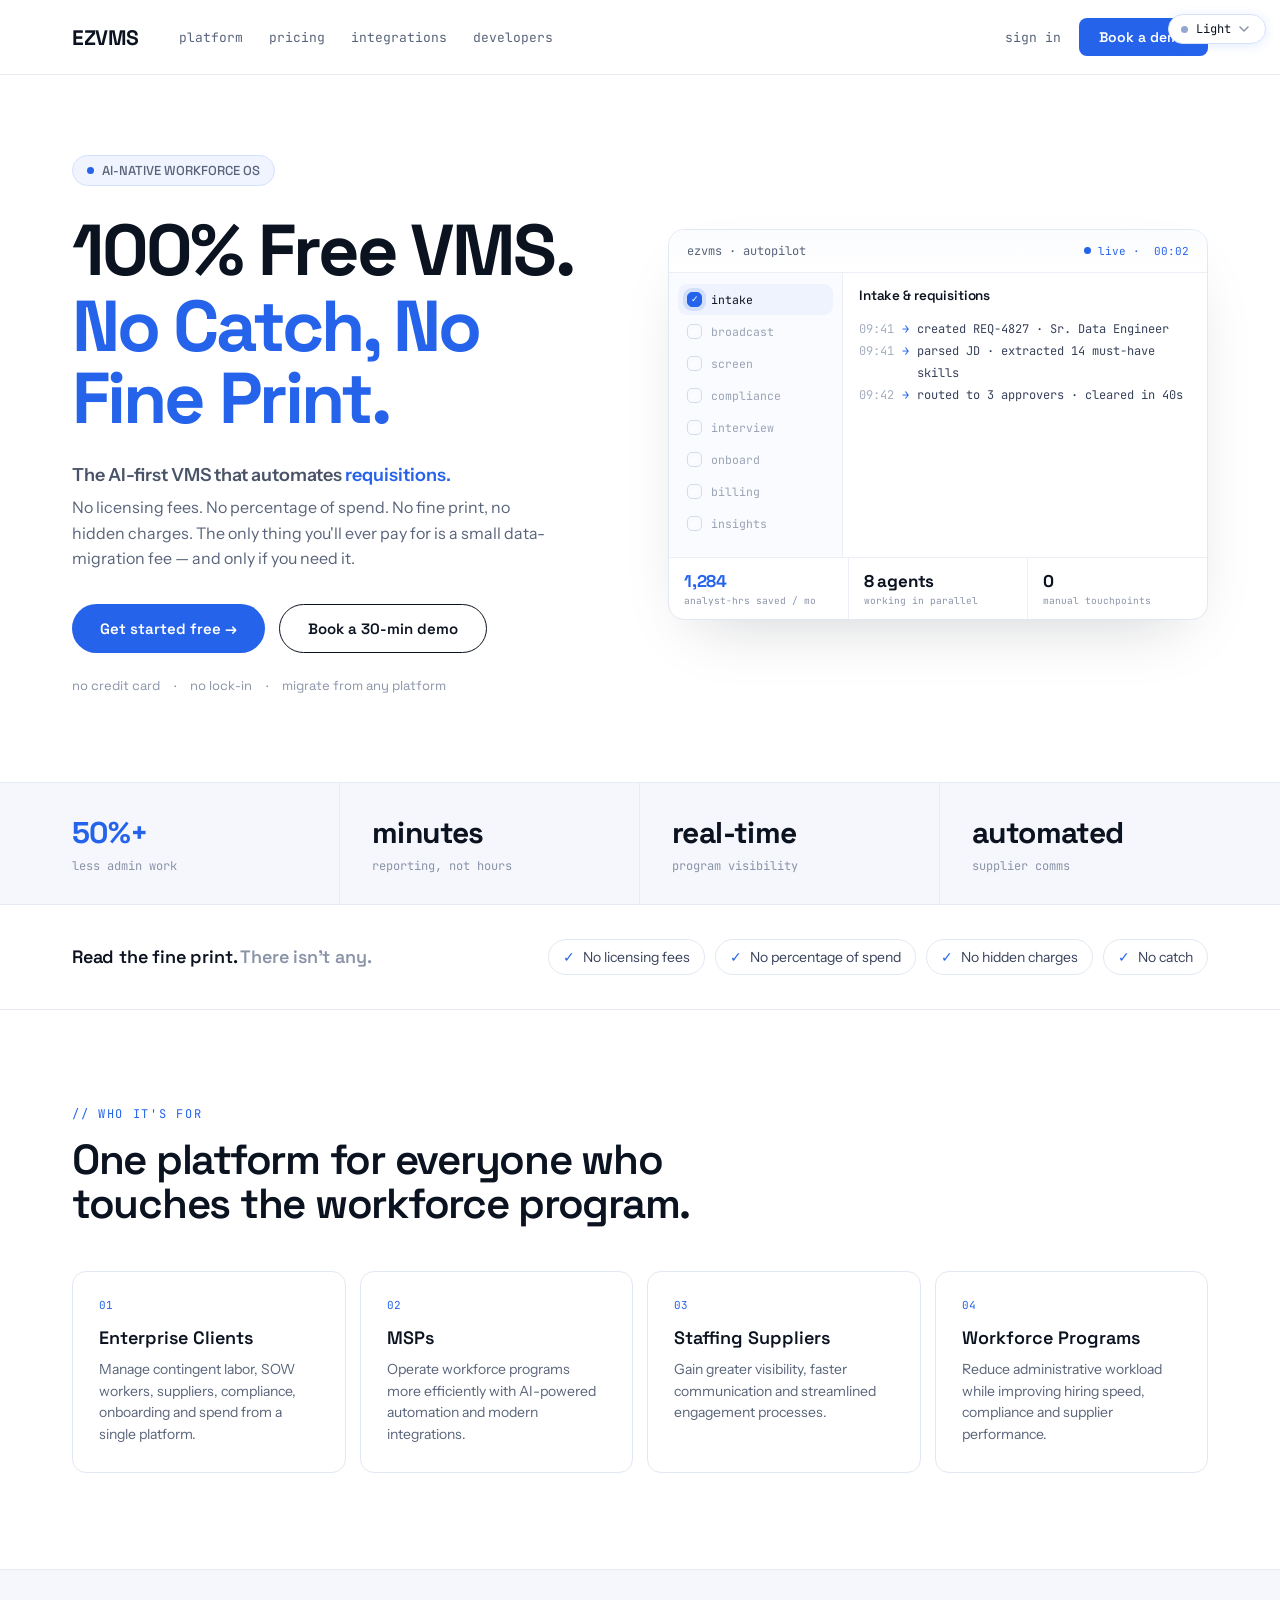
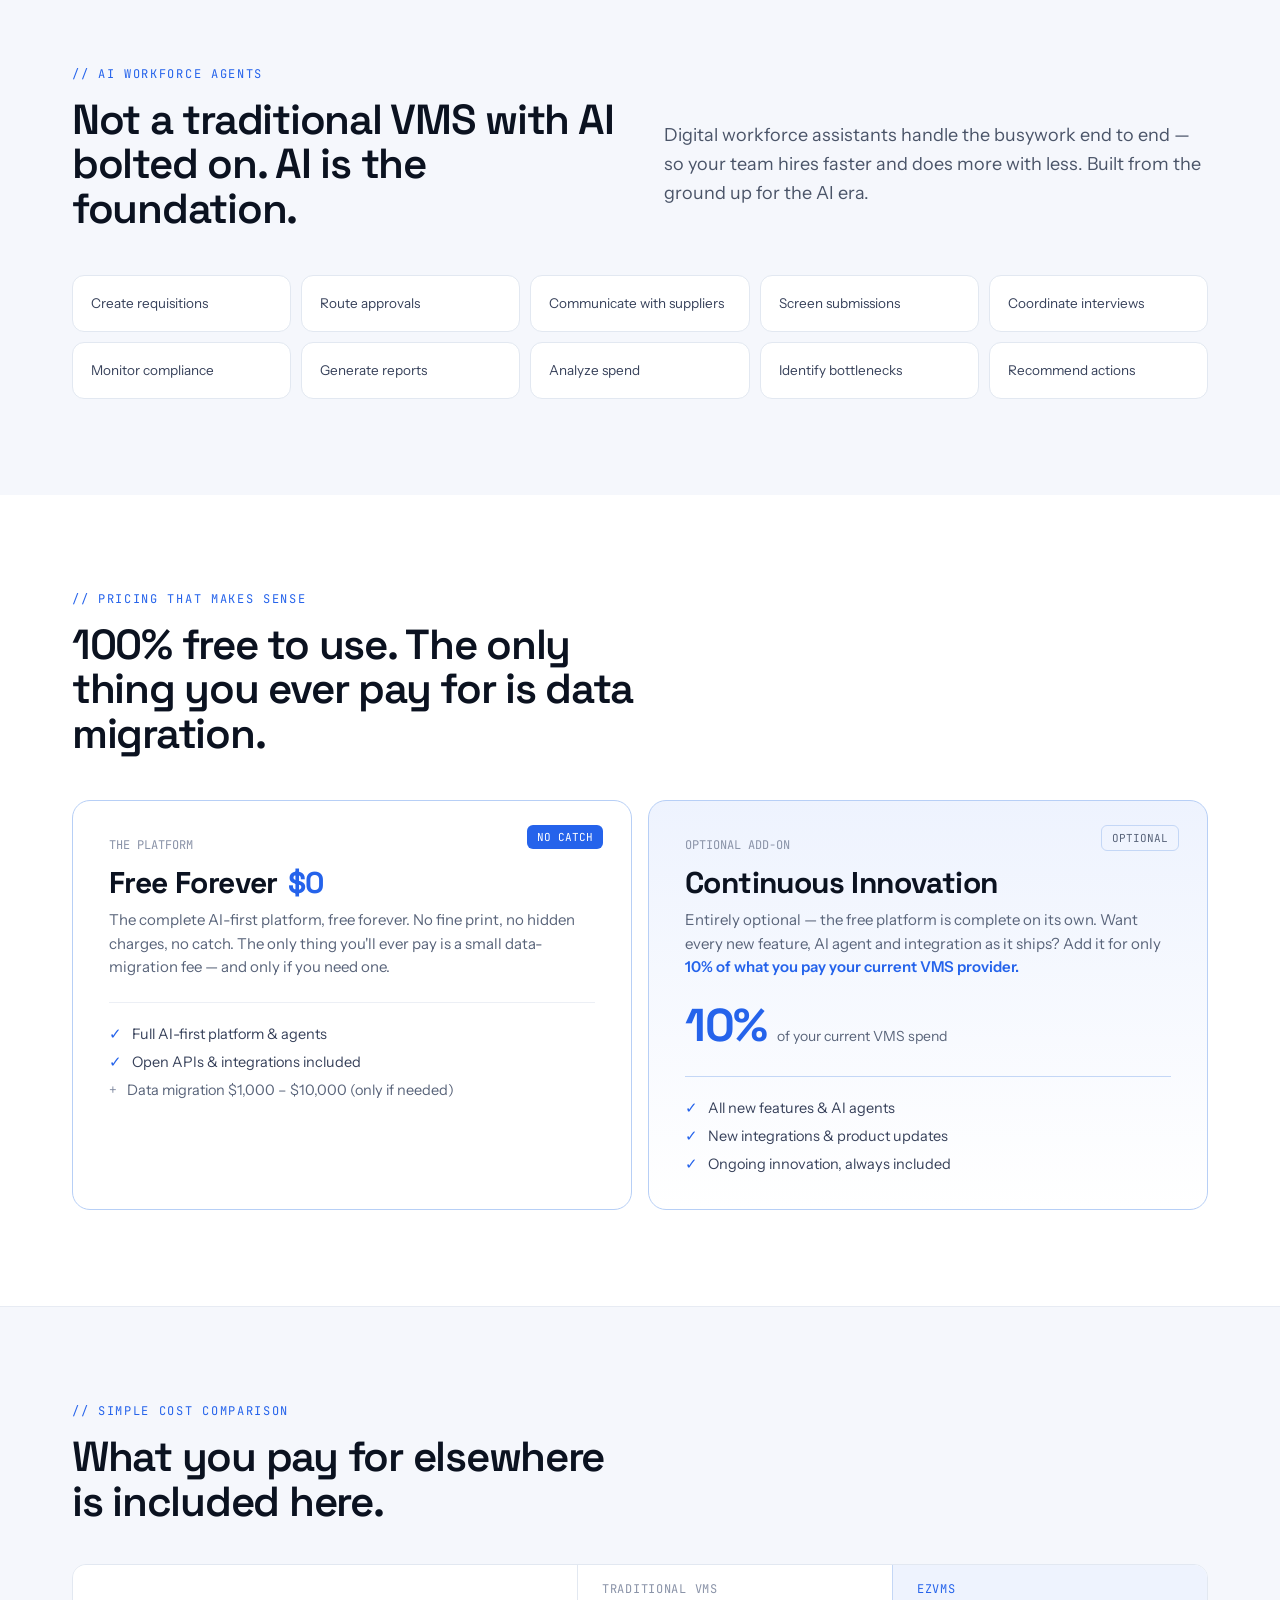
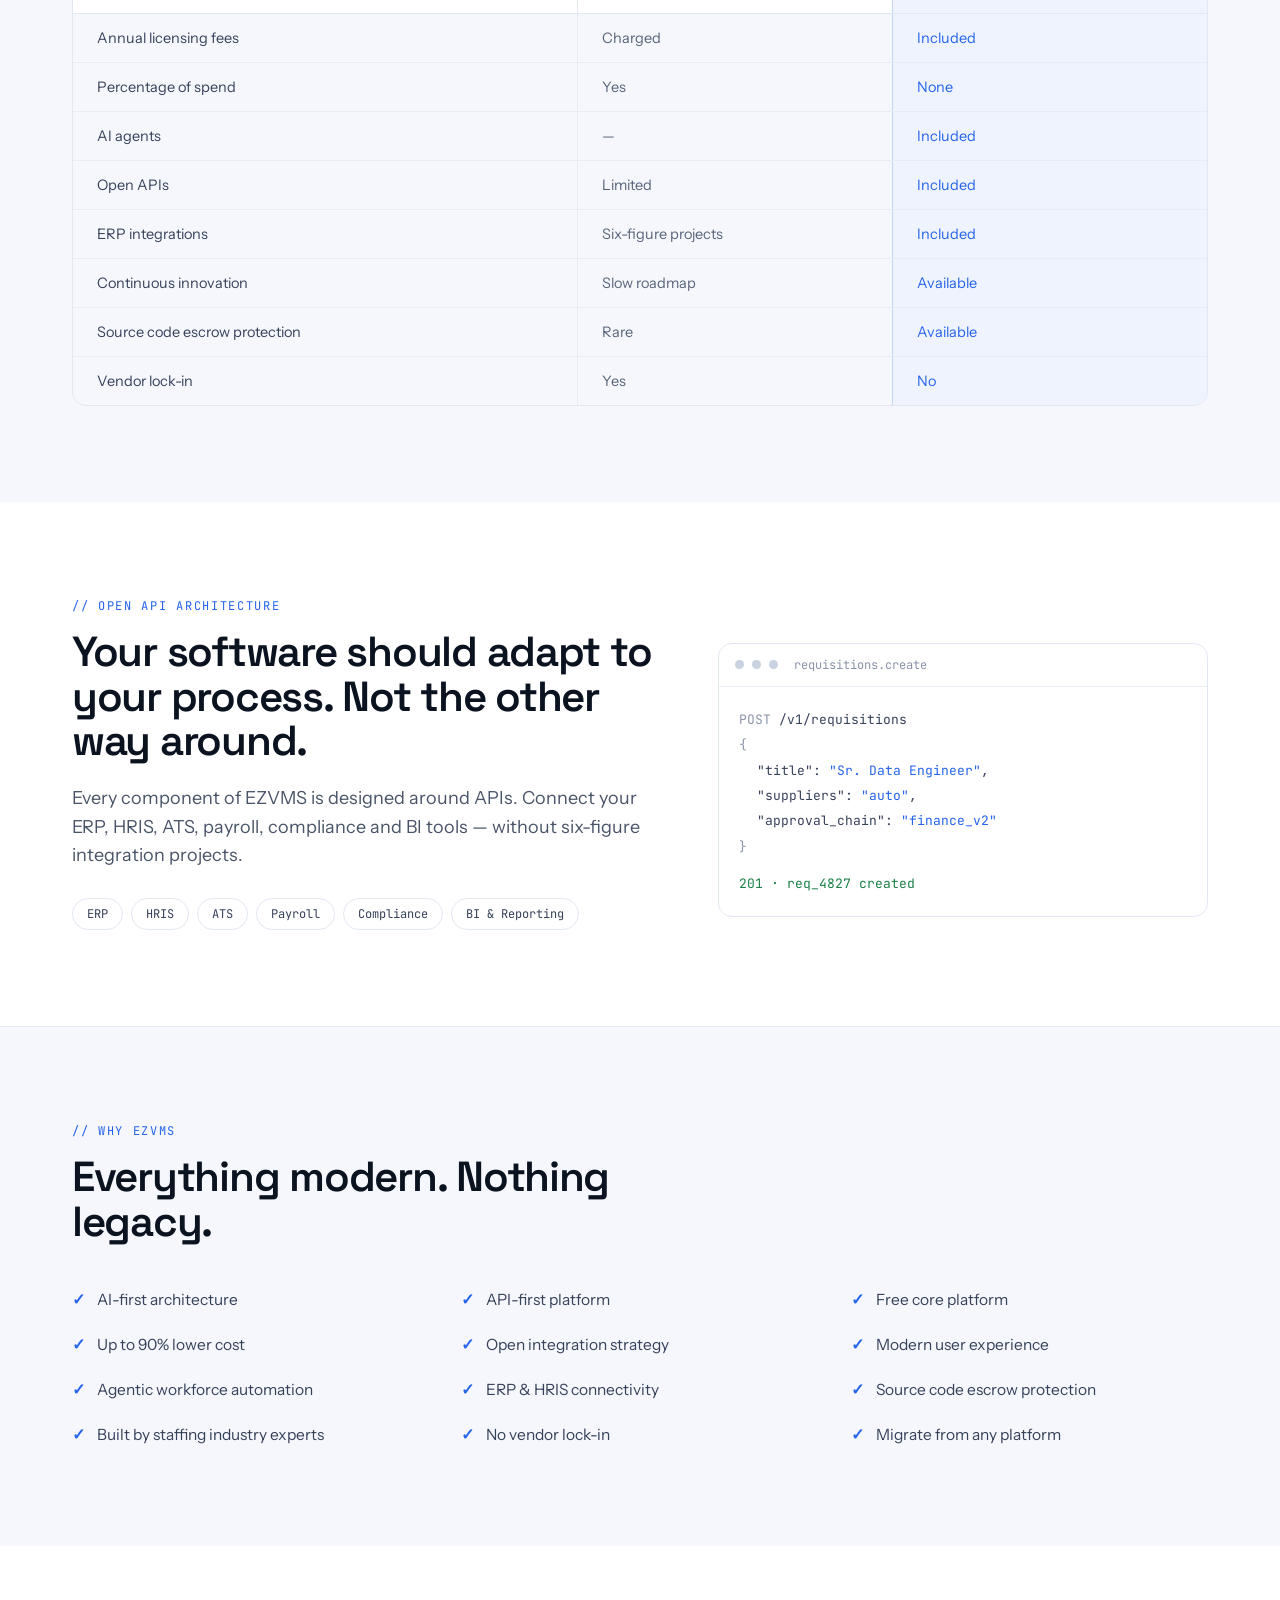
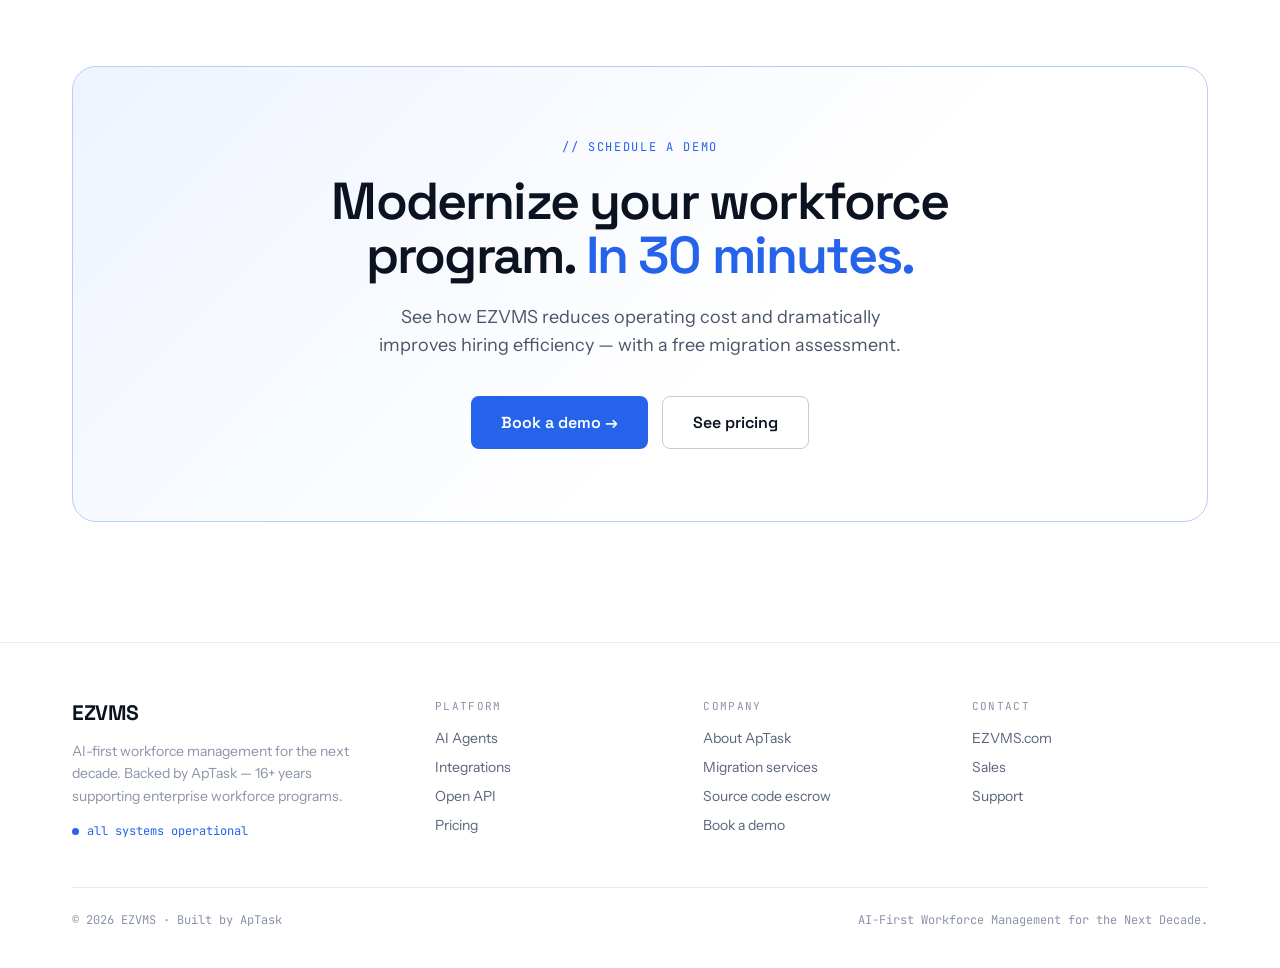
==== commit 711771e6: "feat: animated AI Autopilot console in hero Replace the static agent.run() card with a looping, keyf" ====
--- a/index.html
+++ b/index.html
@@ -17,6 +17,38 @@
     @keyframes ez-feed  { from { opacity:0; transform:translateY(6px); } to { opacity:1; transform:translateY(0); } }
     @keyframes ez-bar   { from { width:0; } }
 
+    /* ===== HERO AUTOPILOT CONSOLE (animated AI automation engine) ===== */
+    .ezap{background:#fff;border:1px solid #E2E8F1;border-radius:16px;overflow:hidden;box-shadow:0 26px 64px -30px rgba(11,18,32,.22);}
+    .ezap-head{display:flex;align-items:center;justify-content:space-between;padding:13px 18px;border-bottom:1px solid #ECEFF5;background:linear-gradient(180deg,#FBFCFE,#FFF);}
+    .ezap-dot{width:7px;height:7px;border-radius:50%;background:var(--accent);display:inline-block;animation:ezap-pulse 1.7s infinite;}
+    @keyframes ezap-pulse{0%{box-shadow:0 0 0 0 rgba(37,99,235,.45);}70%{box-shadow:0 0 0 7px rgba(37,99,235,0);}100%{box-shadow:0 0 0 0 rgba(37,99,235,0);}}
+    .ezap-body{display:flex;min-height:284px;}
+    .ezap-rail{flex:none;width:174px;border-right:1px solid #ECEFF5;padding:11px 9px;background:#FAFBFE;display:flex;flex-direction:column;gap:1px;}
+    .ezap-mod{display:flex;align-items:center;gap:9px;padding:8px 9px;border-radius:9px;font-family:'JetBrains Mono',monospace;font-size:11.5px;color:#9AA3B5;transition:background .3s,color .3s;}
+    .ezap-mod .md-ic{width:15px;height:15px;border-radius:5px;border:1.5px solid #D4DBE8;flex:none;display:flex;align-items:center;justify-content:center;font-size:9px;line-height:1;color:#fff;transition:.3s;}
+    .ezap-mod.is-active{background:#EEF3FE;color:#0B1220;}
+    .ezap-mod.is-active .md-ic{border-color:var(--accent);background:var(--accent);box-shadow:0 0 0 4px rgba(37,99,235,.14);}
+    .ezap-mod.is-done{color:#59647A;}
+    .ezap-mod.is-done .md-ic{border-color:var(--accent);background:var(--accent);}
+    .ezap-feedwrap{flex:1;min-width:0;display:flex;flex-direction:column;}
+    .ezap-scene{display:flex;align-items:center;justify-content:space-between;gap:10px;padding:13px 16px 4px;}
+    .ezap-scene-h{font-family:'Space Grotesk',sans-serif;font-weight:600;font-size:13.5px;color:#0B1220;letter-spacing:-0.01em;}
+    .ezap-saved{font-family:'JetBrains Mono',monospace;font-size:10.5px;font-weight:600;color:#16A34A;background:#E7F6EE;border-radius:999px;padding:3px 9px;white-space:nowrap;opacity:0;transform:scale(.85);transition:opacity .3s,transform .3s;}
+    .ezap-saved.show{opacity:1;transform:none;}
+    .ezap-feed{flex:1;padding:8px 16px 14px;font-family:'JetBrains Mono',monospace;font-size:12px;line-height:1.85;color:#37415A;}
+    .ezap-line{display:flex;gap:8px;opacity:0;transform:translateY(5px);animation:ez-feed .42s ease forwards;}
+    .ezap-line .ln-t{color:#A4AEC0;flex:none;}
+    .ezap-line .ln-a{color:var(--accent);flex:none;}
+    .ezap-foot{display:flex;border-top:1px solid #ECEFF5;}
+    .ezap-stat{flex:1;padding:12px 15px;border-right:1px solid #ECEFF5;}
+    .ezap-stat:last-child{border-right:none;}
+    .ezap-stat .sv{font-family:'Space Grotesk',sans-serif;font-weight:700;font-size:17px;color:#0B1220;letter-spacing:-0.01em;}
+    .ezap-stat .sv.accent{color:var(--accent);}
+    .ezap-stat .sl{font-family:'JetBrains Mono',monospace;font-size:9.5px;color:#8A93A8;margin-top:3px;line-height:1.3;}
+    @media (max-width:980px){.ezap-rail{width:152px;}}
+    @media (max-width:560px){.ezap-rail{display:none;}}
+    @media (prefers-reduced-motion:reduce){.ezap-dot{animation:none;}.ezap-line{animation:none;opacity:1;transform:none;}}
+
     /* NAV */
     .nav-link:hover { color: #0B1220 !important; }
     .btn-demo:hover { transform: translateY(-1px); }
@@ -33,6 +65,89 @@
 
     /* DESIGN SWITCHER */
     .ds-opt:hover { background: #F5F7FC; }
+
+    /* ===== BOOK-A-DEMO SCHEDULING MODAL ===== */
+    .dm-overlay{position:fixed;inset:0;z-index:10000;display:none;align-items:center;justify-content:center;padding:20px;background:rgba(11,18,32,.55);backdrop-filter:blur(4px);opacity:0;transition:opacity .22s ease;}
+    .dm-overlay.dm-open{display:flex;opacity:1;}
+    .dm-card{position:relative;width:100%;max-width:920px;max-height:92vh;background:#fff;border-radius:20px;overflow:hidden;display:flex;flex-direction:column;box-shadow:0 30px 80px rgba(11,18,32,.28);transform:translateY(12px) scale(.985);transition:transform .24s cubic-bezier(.2,.7,.3,1);}
+    .dm-overlay.dm-open .dm-card{transform:none;}
+    .dm-close{position:absolute;top:14px;right:14px;z-index:3;width:34px;height:34px;border-radius:50%;border:none;background:#F0F3F9;color:#4A5468;font-size:20px;line-height:1;cursor:pointer;display:flex;align-items:center;justify-content:center;transition:background .15s;}
+    .dm-close:hover{background:#E2E8F1;color:#0B1220;}
+    .dm-body{display:flex;flex:1;min-height:0;overflow:auto;font-family:'Instrument Sans',sans-serif;}
+    .dm-info{flex:none;width:294px;padding:34px 28px;border-right:1px solid #EDF1F8;background:linear-gradient(180deg,#F7FAFF,#FFF);}
+    .dm-brand{display:flex;align-items:center;gap:9px;font-family:'Space Grotesk',sans-serif;font-weight:700;font-size:18px;color:#0B1220;margin-bottom:20px;}
+    .dm-brand-dot{width:27px;height:27px;border-radius:7px;background:var(--accent,#2563EB);color:#fff;display:flex;align-items:center;justify-content:center;font-size:13px;font-weight:700;}
+    .dm-host{font-size:14px;color:#8A93A8;margin:0 0 4px;}
+    .dm-title{font-family:'Space Grotesk',sans-serif;font-weight:600;font-size:25px;line-height:1.15;color:#0B1220;margin:0 0 18px;}
+    .dm-meta{display:flex;align-items:flex-start;gap:9px;font-size:13.5px;color:#4A5468;margin-bottom:11px;line-height:1.45;}
+    .dm-meta svg{flex:none;color:#8A93A8;margin-top:1px;}
+    .dm-desc{font-size:13.5px;line-height:1.6;color:#6B7486;margin-top:18px;border-top:1px solid #EDF1F8;padding-top:16px;}
+    .dm-pick{flex:1;min-width:0;padding:26px 28px;display:flex;gap:24px;}
+    .dm-cal{flex:1;min-width:0;}
+    .dm-pick-h{font-family:'Space Grotesk',sans-serif;font-weight:600;font-size:19px;color:#0B1220;margin:0 0 16px;}
+    .dm-cal-nav{display:flex;align-items:center;justify-content:space-between;margin-bottom:12px;}
+    .dm-month{font-family:'Space Grotesk',sans-serif;font-weight:600;font-size:15px;color:#0B1220;}
+    .dm-navbtn{width:30px;height:30px;border-radius:8px;border:1px solid #E2E8F1;background:#fff;color:#4A5468;cursor:pointer;font-size:15px;display:flex;align-items:center;justify-content:center;transition:.15s;}
+    .dm-navbtn:hover:not(:disabled){border-color:var(--accent,#2563EB);color:var(--accent,#2563EB);}
+    .dm-navbtn:disabled{opacity:.35;cursor:default;}
+    .dm-grid{display:grid;grid-template-columns:repeat(7,1fr);gap:4px;}
+    .dm-dow{text-align:center;font-family:'JetBrains Mono',monospace;font-size:10px;letter-spacing:.04em;color:#A4AEC0;padding:5px 0;}
+    .dm-day{aspect-ratio:1;border:none;background:#F4F7FC;border-radius:9px;font-family:'Space Grotesk',sans-serif;font-size:14px;font-weight:600;color:var(--accent,#2563EB);cursor:pointer;transition:.12s;display:flex;align-items:center;justify-content:center;padding:0;}
+    .dm-day:hover:not(:disabled){background:var(--accent,#2563EB);color:#fff;}
+    .dm-day:disabled{background:transparent;color:#C9D0DC;cursor:default;font-weight:400;}
+    .dm-day.dm-sel{background:var(--accent,#2563EB);color:#fff;box-shadow:0 4px 12px rgba(37,99,235,.3);}
+    .dm-day.dm-today:not(.dm-sel){box-shadow:inset 0 0 0 1.5px var(--accent,#2563EB);}
+    .dm-day-empty{aspect-ratio:1;}
+    .dm-times{flex:none;width:188px;display:flex;flex-direction:column;min-height:0;}
+    .dm-times-h{font-size:13.5px;color:#4A5468;margin:0 0 12px;font-weight:600;}
+    .dm-times-scroll{overflow-y:auto;max-height:312px;display:flex;flex-direction:column;gap:8px;padding-right:4px;}
+    .dm-slot{padding:12px;border:1.5px solid #D6E2FB;border-radius:9px;background:#fff;color:var(--accent,#2563EB);font-family:'Space Grotesk',sans-serif;font-size:14px;font-weight:600;cursor:pointer;text-align:center;transition:.12s;flex:none;}
+    .dm-slot:hover{border-color:var(--accent,#2563EB);background:#F2F6FE;}
+    .dm-empty-times{font-size:13px;color:#A4AEC0;text-align:center;padding-top:36px;line-height:1.6;}
+    .dm-confirm{padding:30px;max-width:460px;margin:0 auto;width:100%;}
+    .dm-field{margin-bottom:15px;}
+    .dm-label{display:block;font-size:13px;font-weight:600;color:#0B1220;margin-bottom:6px;}
+    .dm-input{width:100%;padding:12px 14px;border:1.5px solid #D6E2FB;border-radius:9px;font-family:'Instrument Sans',sans-serif;font-size:14px;color:#0B1220;outline:none;transition:border-color .15s;}
+    .dm-input:focus{border-color:var(--accent,#2563EB);}
+    .dm-cta{display:block;width:100%;padding:14px;border:none;border-radius:999px;background:var(--accent,#2563EB);color:#fff;font-family:'Space Grotesk',sans-serif;font-size:15px;font-weight:600;cursor:pointer;transition:transform .15s;}
+    .dm-cta:hover{transform:translateY(-1px);}
+    .dm-link{background:none;border:none;color:#8A93A8;font-size:13.5px;cursor:pointer;font-family:'Instrument Sans',sans-serif;padding:8px;}
+    .dm-link:hover{color:#0B1220;}
+    .dm-sel-pill{display:flex;align-items:center;gap:9px;font-size:14px;color:#0B1220;background:#F2F6FE;border:1px solid #D6E2FB;border-radius:9px;padding:12px 14px;margin-bottom:20px;}
+    .dm-note{font-family:'JetBrains Mono',monospace;font-size:10.5px;color:#A4AEC0;text-align:center;margin-top:14px;line-height:1.5;}
+    .dm-success{padding:48px 30px;text-align:center;max-width:440px;margin:0 auto;}
+    .dm-success .dm-title{font-size:26px;margin-bottom:10px;}
+    .dm-success p{color:#4A5468;font-size:15px;line-height:1.6;margin:0 0 4px;}
+    .dm-check{width:60px;height:60px;border-radius:50%;background:#E7F6EE;color:#16A34A;display:flex;align-items:center;justify-content:center;margin:0 auto 20px;font-size:30px;}
+    .dm-when{font-family:'Space Grotesk',sans-serif;font-weight:600;font-size:18px;color:var(--accent,#2563EB);margin:10px 0 6px;}
+    .dm-iframe{width:100%;height:680px;max-height:86vh;border:none;display:block;}
+    @media (max-width:760px){
+      .dm-info{display:none;}
+      .dm-pick{flex-direction:column;padding:22px;}
+      .dm-times{width:100%;}
+      .dm-times-scroll{max-height:220px;}
+      .dm-card{max-height:94vh;}
+    }
+
+    /* ===== LOGIN MODAL ===== */
+    .lm-card{max-width:430px;}
+    .lm-wrap{padding:40px 38px 32px;}
+    .lm-sub{font-size:14px;color:#8A93A8;margin:0 0 24px;}
+    .lm-row{display:flex;align-items:center;justify-content:space-between;margin:2px 0 20px;}
+    .lm-remember{display:flex;align-items:center;gap:8px;font-size:13.5px;color:#4A5468;cursor:pointer;user-select:none;}
+    .lm-remember input{width:16px;height:16px;accent-color:var(--accent,#2563EB);cursor:pointer;}
+    .lm-forgot{font-size:13.5px;color:var(--accent,#2563EB);font-weight:600;cursor:pointer;background:none;border:none;font-family:'Instrument Sans',sans-serif;}
+    .lm-forgot:hover{text-decoration:underline;}
+    .lm-div{display:flex;align-items:center;gap:12px;margin:20px 0;color:#A4AEC0;font-size:11px;font-family:'JetBrains Mono',monospace;letter-spacing:.08em;}
+    .lm-div::before,.lm-div::after{content:"";flex:1;height:1px;background:#E7EBF3;}
+    .lm-sso{display:block;width:100%;padding:13px;border:1.5px solid #D6E2FB;border-radius:999px;background:#fff;color:#0B1220;font-family:'Space Grotesk',sans-serif;font-size:14px;font-weight:600;cursor:pointer;transition:.15s;}
+    .lm-sso:hover{border-color:var(--accent,#2563EB);background:#F7FAFF;}
+    .lm-foot{text-align:center;font-size:13.5px;color:#8A93A8;margin-top:22px;}
+    .lm-foot button{color:var(--accent,#2563EB);font-weight:600;cursor:pointer;background:none;border:none;font-family:'Instrument Sans',sans-serif;font-size:13.5px;}
+    .lm-foot button:hover{text-decoration:underline;}
+    .lm-pw-wrap{position:relative;}
+    .lm-pw-toggle{position:absolute;right:8px;top:50%;transform:translateY(-50%);background:none;border:none;color:#8A93A8;font-size:11px;font-weight:600;font-family:'JetBrains Mono',monospace;cursor:pointer;padding:6px 8px;}
+    .lm-pw-toggle:hover{color:var(--accent,#2563EB);}
   </style>
 </head>
 <body>
@@ -105,35 +220,150 @@
         </div>
       </div>
 
-      <!-- live agent terminal -->
-      <div style="background:#FFFFFF;border:1px solid #E2E8F1;border-radius:14px;overflow:hidden;">
-        <div style="display:flex;align-items:center;justify-content:space-between;padding:14px 18px;border-bottom:1px solid #ECEFF5;">
-          <span style="font-family:'JetBrains Mono',monospace;font-size:12px;color:#59647A;">agent.run() — live</span>
+      <!-- EZVMS Autopilot — live, animated AI automation console -->
+      <div class="ezap" id="ezap" role="img" aria-label="EZVMS Autopilot running the full requisition-to-pay workflow across eight AI agents with zero manual touchpoints — over 1,280 analyst-hours saved per month.">
+        <div class="ezap-head">
+          <span style="font-family:'JetBrains Mono',monospace;font-size:12px;color:#59647A;">ezvms&nbsp;·&nbsp;autopilot</span>
           <span style="display:flex;align-items:center;gap:7px;font-family:'JetBrains Mono',monospace;font-size:11px;color:var(--accent);">
-            <span style="width:7px;height:7px;border-radius:50%;background:var(--accent);display:inline-block;animation:ez-blink 1.4s infinite;"></span>active
+            <span class="ezap-dot"></span>live&nbsp;·&nbsp;<span id="ezap-clock">00:00</span>
           </span>
         </div>
-        <div id="feed" style="padding:18px;font-family:'JetBrains Mono',monospace;font-size:12.5px;line-height:1.95;color:#37415A;min-height:230px;">
-          <div><span style="color:#8A93A8;">09:41</span> <span style="color:var(--accent);">→</span> created REQ-4827 · Sr. Data Engineer</div>
-          <div><span style="color:#8A93A8;">09:41</span> <span style="color:var(--accent);">→</span> routed to 3 approvers</div>
-          <div><span style="color:#8A93A8;">09:43</span> <span style="color:var(--accent);">→</span> dispatched to 12 suppliers</div>
-          <div><span style="color:#8A93A8;">09:52</span> <span style="color:var(--accent);">→</span> screened 41 submissions</div>
-          <div><span style="color:#8A93A8;">09:53</span> <span style="color:var(--accent);">→</span> shortlisted 6 · flagged 2 compliance</div>
-          <div style="color:#0B1220;"><span style="color:#8A93A8;">09:53</span> <span style="color:var(--accent);">→</span> interviews proposed<span style="display:inline-block;width:8px;height:15px;background:var(--accent);margin-left:3px;vertical-align:-2px;animation:ez-blink 1s infinite;"></span></div>
-        </div>
-        <div style="display:flex;border-top:1px solid #ECEFF5;">
-          <div style="flex:1;padding:14px 18px;border-right:1px solid #ECEFF5;">
-            <div style="font-family:'Space Grotesk',sans-serif;font-weight:700;font-size:18px;color:#0B1220;">12 min</div>
-            <div style="font-family:'JetBrains Mono',monospace;font-size:11px;color:#8A93A8;margin-top:2px;">req → shortlist</div>
-          </div>
-          <div style="flex:1;padding:14px 18px;">
-            <div style="font-family:'Space Grotesk',sans-serif;font-weight:700;font-size:18px;color:#0B1220;">0 manual</div>
-            <div style="font-family:'JetBrains Mono',monospace;font-size:11px;color:#8A93A8;margin-top:2px;">touchpoints</div>
-          </div>
+        <div class="ezap-body">
+          <div class="ezap-rail" id="ezap-rail" aria-hidden="true"></div>
+          <div class="ezap-feedwrap">
+            <div class="ezap-scene">
+              <span class="ezap-scene-h" id="ezap-scene-h">Intake &amp; requisitions</span>
+              <span class="ezap-saved" id="ezap-saved">saved +0h</span>
+            </div>
+            <div class="ezap-feed" id="ezap-feed"></div>
+          </div>
+        </div>
+        <div class="ezap-foot">
+          <div class="ezap-stat"><div class="sv accent" id="ezap-tally">1,284</div><div class="sl">analyst-hrs saved / mo</div></div>
+          <div class="ezap-stat"><div class="sv">8 agents</div><div class="sl">working in parallel</div></div>
+          <div class="ezap-stat"><div class="sv">0</div><div class="sl">manual touchpoints</div></div>
         </div>
       </div>
     </div>
   </section>
+
+  <!-- EZVMS Autopilot console engine -->
+  <script>
+  (function(){
+    const feed=document.getElementById('ezap-feed');
+    if(!feed) return;
+    const rail=document.getElementById('ezap-rail'),
+          sceneH=document.getElementById('ezap-scene-h'),
+          savedEl=document.getElementById('ezap-saved'),
+          clockEl=document.getElementById('ezap-clock'),
+          tallyEl=document.getElementById('ezap-tally');
+    const reduce=window.matchMedia&&window.matchMedia('(prefers-reduced-motion:reduce)').matches;
+
+    const MODULES=[
+      {rail:'intake',     title:'Intake & requisitions',  saved:2.4, steps:[
+        ['09:41','created REQ-4827 · Sr. Data Engineer'],
+        ['09:41','parsed JD · extracted 14 must-have skills'],
+        ['09:42','routed to 3 approvers · cleared in 40s']]},
+      {rail:'broadcast',  title:'Supplier broadcast',     saved:3.1, steps:[
+        ['09:43','dispatched to 12 suppliers + internal bench'],
+        ['09:44','matched 4 ready candidates from talent pool'],
+        ['09:46','negotiated bill rate · $82/hr ↓ 6%']]},
+      {rail:'screen',     title:'Screen & match',         saved:6.8, steps:[
+        ['09:50','ingested 41 submissions'],
+        ['09:52','scored & ranked · surfaced top 6'],
+        ['09:52','deduped 3 · flagged 1 rate outlier']]},
+      {rail:'compliance', title:'Compliance & documents', saved:2.0, steps:[
+        ['09:53','verified right-to-work · 6 / 6 clear'],
+        ['09:54','checked certifications & insurance'],
+        ['09:55','flagged 2 documents expiring < 30d']]},
+      {rail:'interview',  title:'Interview coordination',  saved:1.7, steps:[
+        ['09:56','proposed 9 interview slots'],
+        ['09:58','synced 3 calendars · booked 4 panels'],
+        ['10:01','sent prep packs + auto reminders']]},
+      {rail:'onboard',    title:'Offer & onboarding',      saved:2.9, steps:[
+        ['10:03','generated offer · e-signed in 11 min'],
+        ['10:05','provisioned access · day-1 ready'],
+        ['10:06','kicked off background check']]},
+      {rail:'billing',    title:'Timesheets & billing',    saved:4.2, steps:[
+        ['10:08','auto-approved 38 timesheets'],
+        ['10:09','reconciled invoices · 0 exceptions'],
+        ['10:10','flagged 1 overtime breach for review']]},
+      {rail:'insights',   title:'Spend & insights',        saved:1.5, steps:[
+        ['10:12','analyzed $1.2M program spend'],
+        ['10:13','detected bottleneck · approval stage'],
+        ['10:14','recommended 2 cost-saving actions']]}
+    ];
+
+    const mods=MODULES.map(function(m){
+      const el=document.createElement('div');
+      el.className='ezap-mod';
+      el.innerHTML='<span class="md-ic">&#10003;</span><span>'+m.rail+'</span>';
+      rail.appendChild(el);
+      return el;
+    });
+
+    let tally=1284;
+    function setTally(v){ tallyEl.textContent=Math.round(v).toLocaleString('en-US'); }
+    setTally(tally);
+    function bumpTally(amount){
+      const start=tally, end=tally+amount, t0=performance.now(), dur=900;
+      tally=end;
+      (function step(now){
+        const p=Math.max(0,Math.min(1,(now-t0)/dur)), e=1-Math.pow(1-p,3);
+        setTally(start+(end-start)*e);
+        if(p<1) requestAnimationFrame(step);
+      })(t0);
+    }
+
+    function mmss(s){ return String(Math.floor(s/60)).padStart(2,'0')+':'+String(s%60).padStart(2,'0'); }
+    let clockSec=0, clockTimer=null;
+    function startClock(){ clockSec=0; clockEl.textContent='00:00'; clearInterval(clockTimer); clockTimer=setInterval(function(){clockSec++; clockEl.textContent=mmss(clockSec);},1000); }
+
+    let timers=[];
+    function later(fn,ms){ timers.push(setTimeout(fn,ms)); }
+    function clearTimers(){ timers.forEach(clearTimeout); timers=[]; }
+
+    function addLine(s){
+      const d=document.createElement('div');
+      d.className='ezap-line';
+      d.innerHTML='<span class="ln-t">'+s[0]+'</span><span class="ln-a">&#8594;</span><span>'+s[1]+'</span>';
+      feed.appendChild(d);
+    }
+
+    function runModule(i){
+      clearTimers();
+      const m=MODULES[i];
+      mods.forEach(function(el,k){ el.classList.toggle('is-done',k<i); el.classList.toggle('is-active',k===i); });
+      sceneH.textContent=m.title;
+      savedEl.classList.remove('show');
+      feed.innerHTML='';
+      m.steps.forEach(function(s,si){ later(function(){ addLine(s); }, si*780); });
+      const done=m.steps.length*780;
+      later(function(){ savedEl.textContent='saved +'+m.saved+'h'; savedEl.classList.add('show'); bumpTally(m.saved); }, done+140);
+      later(function(){
+        mods[i].classList.remove('is-active'); mods[i].classList.add('is-done');
+        const next=i+1;
+        if(next>=MODULES.length){ later(function(){ mods.forEach(function(el){el.classList.remove('is-done','is-active');}); startClock(); runModule(0); }, 1700); }
+        else { runModule(next); }
+      }, done+960);
+    }
+
+    if(reduce){
+      mods.forEach(function(el){ el.classList.add('is-done'); });
+      const m=MODULES[2]; sceneH.textContent=m.title; m.steps.forEach(addLine);
+      savedEl.textContent='saved +24.6h'; savedEl.classList.add('show');
+      setTally(1308); clockEl.textContent='33:00';
+      return;
+    }
+
+    let started=false;
+    function go(){ if(started) return; started=true; startClock(); runModule(0); }
+    if('IntersectionObserver' in window){
+      const io=new IntersectionObserver(function(es){ es.forEach(function(e){ if(e.isIntersecting){ go(); io.disconnect(); } }); },{threshold:0.2});
+      io.observe(document.getElementById('ezap'));
+    } else { go(); }
+  })();
+  </script>
 
   <!-- VALUE STRIP -->
   <section style="border-top:1px solid #E7EBF3;border-bottom:1px solid #E7EBF3;background:#F5F7FC;">
@@ -462,5 +692,295 @@
     });
   }
 </script>
+
+<!-- ============================================================
+     BOOK A DEMO — SCHEDULING MODAL (mock)
+     To go live: set DEMO_BOOKING_URL in the script below to your
+     Calendly or Cal.com link. When set, the mock is replaced by the
+     real embed automatically.  e.g. "https://calendly.com/ezvms/30min"
+     ============================================================ -->
+<div id="dm-overlay" class="dm-overlay" role="dialog" aria-modal="true" aria-label="Schedule a demo">
+  <div class="dm-card">
+    <button class="dm-close" id="dm-close" aria-label="Close">&times;</button>
+    <div class="dm-body" id="dm-body"><!-- rendered by JS --></div>
+  </div>
+</div>
+<script>
+(function(){
+  /* ====== SET THIS LATER ======================================
+     Paste your real scheduling link to replace the mock calendar:
+       Calendly:  "https://calendly.com/your-org/30min"
+       Cal.com:   "https://cal.com/your-org/demo"
+     Leave empty ("") to keep the interactive mock.
+  =============================================================== */
+  var DEMO_BOOKING_URL = "";
+
+  var overlay = document.getElementById('dm-overlay');
+  var body = document.getElementById('dm-body');
+  if(!overlay || !body) return;
+
+  var MONTHS=['January','February','March','April','May','June','July','August','September','October','November','December'];
+  var DOW=['SUN','MON','TUE','WED','THU','FRI','SAT'];
+  var DOWF=['Sunday','Monday','Tuesday','Wednesday','Thursday','Friday','Saturday'];
+  var SLOTS=['9:00am','9:30am','10:00am','10:30am','11:00am','11:30am','1:00pm','1:30pm','2:00pm','2:30pm','3:00pm','3:30pm','4:00pm','4:30pm'];
+  var ICO_CLOCK='<svg width="16" height="16" viewBox="0 0 24 24" fill="none" stroke="currentColor" stroke-width="2"><circle cx="12" cy="12" r="9"/><path d="M12 7v5l3 2"/></svg>';
+  var ICO_CAM='<svg width="16" height="16" viewBox="0 0 24 24" fill="none" stroke="currentColor" stroke-width="2"><rect x="2" y="6" width="13" height="12" rx="2"/><path d="M15 10l6-3v10l-6-3"/></svg>';
+  var ICO_CAL='<svg width="16" height="16" viewBox="0 0 24 24" fill="none" stroke="var(--accent,#2563EB)" stroke-width="2"><rect x="3" y="4" width="18" height="17" rx="2"/><path d="M3 9h18M8 2v4M16 2v4"/></svg>';
+
+  var state={};
+  function esc(s){var d=document.createElement('div');d.textContent=s;return d.innerHTML;}
+  function sameDay(a,b){return a&&b&&a.getFullYear()===b.getFullYear()&&a.getMonth()===b.getMonth()&&a.getDate()===b.getDate();}
+  function fmtSel(d){return DOWF[d.getDay()]+', '+MONTHS[d.getMonth()]+' '+d.getDate();}
+
+  function open(){
+    var n=new Date();
+    state={step:'pick',view:{y:n.getFullYear(),m:n.getMonth()},sel:null,time:null,name:''};
+    render();
+    overlay.classList.add('dm-open');
+    document.body.style.overflow='hidden';
+  }
+  function close(){overlay.classList.remove('dm-open');document.body.style.overflow='';}
+
+  function info(){
+    return '<div class="dm-info">'
+      +'<div class="dm-brand"><span class="dm-brand-dot">E</span>EZVMS</div>'
+      +'<p class="dm-host">EZVMS Team</p>'
+      +'<h3 class="dm-title">30 Minute Demo</h3>'
+      +'<div class="dm-meta">'+ICO_CLOCK+'<span>30 min</span></div>'
+      +'<div class="dm-meta">'+ICO_CAM+'<span>Web conferencing details provided upon confirmation.</span></div>'
+      +'<p class="dm-desc">See how EZVMS automates requisitions, onboarding and compliance &mdash; plus a free migration assessment for your workforce program.</p>'
+      +'</div>';
+  }
+
+  function renderPick(){
+    var y=state.view.y,m=state.view.m;
+    var first=new Date(y,m,1).getDay();
+    var days=new Date(y,m+1,0).getDate();
+    var today=new Date();today.setHours(0,0,0,0);
+    var canPrev=!(y===today.getFullYear()&&m===today.getMonth());
+    var cells='';
+    for(var i=0;i<first;i++)cells+='<div class="dm-day-empty"></div>';
+    for(var d=1;d<=days;d++){
+      var dt=new Date(y,m,d);
+      var disabled=(dt<today)||dt.getDay()===0||dt.getDay()===6;
+      var cls='dm-day';
+      if(sameDay(dt,today))cls+=' dm-today';
+      if(state.sel&&sameDay(dt,state.sel))cls+=' dm-sel';
+      cells+='<button class="'+cls+'" '+(disabled?'disabled':('data-day="'+d+'"'))+'>'+d+'</button>';
+    }
+    var times;
+    if(state.sel){
+      var dd=state.sel.getDate();
+      var avail=SLOTS.filter(function(s,i){return (dd+i)%6!==0;});
+      times='<div class="dm-times"><p class="dm-times-h">'+fmtSel(state.sel)+'</p><div class="dm-times-scroll">'
+        +avail.map(function(s){return '<button class="dm-slot" data-time="'+s+'">'+s+'</button>';}).join('')
+        +'</div></div>';
+    }else{
+      times='<div class="dm-times"><div class="dm-empty-times">Select a day to see<br>available times</div></div>';
+    }
+    body.innerHTML=info()
+      +'<div class="dm-pick"><div class="dm-cal">'
+      +'<p class="dm-pick-h">Select a Date &amp; Time</p>'
+      +'<div class="dm-cal-nav"><button class="dm-navbtn" id="dm-prev"'+(canPrev?'':' disabled')+'>&lsaquo;</button>'
+      +'<span class="dm-month">'+MONTHS[m]+' '+y+'</span>'
+      +'<button class="dm-navbtn" id="dm-next">&rsaquo;</button></div>'
+      +'<div class="dm-grid">'+DOW.map(function(x){return '<div class="dm-dow">'+x+'</div>';}).join('')+cells+'</div>'
+      +'</div>'+times+'</div>';
+  }
+
+  function renderConfirm(){
+    body.innerHTML=info()
+      +'<div class="dm-confirm">'
+      +'<p class="dm-pick-h">Enter Details</p>'
+      +'<div class="dm-sel-pill">'+ICO_CAL+'<span><strong>'+state.time+'</strong> &middot; '+fmtSel(state.sel)+'</span></div>'
+      +'<div class="dm-field"><label class="dm-label">Name *</label><input class="dm-input" id="dm-name" placeholder="Jane Doe"></div>'
+      +'<div class="dm-field"><label class="dm-label">Email *</label><input class="dm-input" id="dm-email" type="email" placeholder="jane@company.com"></div>'
+      +'<div class="dm-field"><label class="dm-label">Company</label><input class="dm-input" id="dm-company" placeholder="Acme Corp"></div>'
+      +'<button class="dm-cta" id="dm-schedule">Schedule Event</button>'
+      +'<div style="text-align:center;margin-top:4px;"><button class="dm-link" id="dm-back">&lsaquo; Back to calendar</button></div>'
+      +'<p class="dm-note">MOCK CONFIRMATION &mdash; no email is sent yet.</p>'
+      +'</div>';
+  }
+
+  function renderSuccess(){
+    body.innerHTML='<div class="dm-success">'
+      +'<div class="dm-check">&#10003;</div>'
+      +'<h3 class="dm-title">You are scheduled</h3>'
+      +'<p>A calendar invitation for the <strong>30 Minute Demo</strong> '+(state.name?('with '+esc(state.name)+' '):'')+'has been booked for:</p>'
+      +'<p class="dm-when">'+state.time+' &middot; '+fmtSel(state.sel)+'</p>'
+      +'<button class="dm-cta" id="dm-done" style="max-width:200px;margin:18px auto 0;">Done</button>'
+      +'<p class="dm-note" style="margin-top:20px;">This is a mock confirmation. Real booking goes live once the Calendly / Cal.com link is connected.</p>'
+      +'</div>';
+  }
+
+  function render(){
+    if(DEMO_BOOKING_URL){
+      body.innerHTML='<iframe class="dm-iframe" src="'+DEMO_BOOKING_URL+'" title="Schedule a demo" allow="camera;microphone;fullscreen"></iframe>';
+      return;
+    }
+    if(state.step==='confirm')renderConfirm();
+    else if(state.step==='success')renderSuccess();
+    else renderPick();
+  }
+
+  function navMonth(dir){
+    var n=new Date();
+    var m=state.view.m+dir,y=state.view.y;
+    if(m<0){m=11;y--;}if(m>11){m=0;y++;}
+    if(y<n.getFullYear()||(y===n.getFullYear()&&m<n.getMonth()))return;
+    state.view={y:y,m:m};renderPick();
+  }
+
+  body.addEventListener('click',function(e){
+    var t=e.target.closest('button');if(!t)return;
+    if(t.id==='dm-prev')navMonth(-1);
+    else if(t.id==='dm-next')navMonth(1);
+    else if(t.hasAttribute('data-day')){state.sel=new Date(state.view.y,state.view.m,parseInt(t.getAttribute('data-day'),10));state.time=null;renderPick();}
+    else if(t.hasAttribute('data-time')){state.time=t.getAttribute('data-time');state.step='confirm';render();}
+    else if(t.id==='dm-schedule'){
+      var nm=document.getElementById('dm-name'),em=document.getElementById('dm-email');
+      if(!nm.value.trim()){nm.style.borderColor='#EF4444';nm.focus();return;}
+      if(!em.value.trim()||em.value.indexOf('@')<1){em.style.borderColor='#EF4444';em.focus();return;}
+      state.name=nm.value.trim();state.step='success';render();
+    }
+    else if(t.id==='dm-back'){state.step='pick';render();}
+    else if(t.id==='dm-done')close();
+  });
+
+  document.getElementById('dm-close').addEventListener('click',close);
+  overlay.addEventListener('click',function(e){if(e.target===overlay)close();});
+  document.addEventListener('keydown',function(e){if(e.key==='Escape'&&overlay.classList.contains('dm-open'))close();});
+
+  // Auto-wire every "Book a demo" CTA (and anything tagged data-book-demo)
+  function isDemo(a){
+    if(a.hasAttribute('data-book-demo'))return true;
+    return /^book a( 30-min)? demo/i.test((a.textContent||'').trim());
+  }
+  document.querySelectorAll('a,button').forEach(function(el){
+    if(isDemo(el))el.addEventListener('click',function(e){e.preventDefault();open();});
+  });
+  window.openDemoModal=open;
+})();
+</script>
+
+<!-- ============================================================
+     LOG IN — MODAL (mock)
+     To wire to the real EZVMS app: set APP_LOGIN_URL in the script
+     below. When set, the "sign in" trigger sends users straight to
+     the live app login; until then it shows this interactive mock.
+     ============================================================ -->
+<div id="lm-overlay" class="dm-overlay" role="dialog" aria-modal="true" aria-label="Sign in">
+  <div class="dm-card lm-card">
+    <button class="dm-close" id="lm-close" aria-label="Close">&times;</button>
+    <div id="lm-body"><!-- rendered by JS --></div>
+  </div>
+</div>
+<script>
+(function(){
+  /* ====== SET THIS LATER ======================================
+     URL of the real EZVMS app login. When set, the sign-in button
+     sends users there instead of showing the mock.
+       e.g. "https://app.ezvms.com/login"
+  =============================================================== */
+  var APP_LOGIN_URL = "";
+
+  var overlay=document.getElementById('lm-overlay');
+  var body=document.getElementById('lm-body');
+  if(!overlay||!body)return;
+
+  var state={view:'login'};
+  function esc(s){var d=document.createElement('div');d.textContent=s;return d.innerHTML;}
+
+  function open(){
+    if(APP_LOGIN_URL){window.location.href=APP_LOGIN_URL;return;}
+    state={view:'login'};render();
+    overlay.classList.add('dm-open');document.body.style.overflow='hidden';
+  }
+  function close(){overlay.classList.remove('dm-open');document.body.style.overflow='';}
+
+  function renderLogin(){
+    body.innerHTML='<div class="lm-wrap">'
+      +'<div class="dm-brand" style="justify-content:center;margin-bottom:18px;"><span class="dm-brand-dot">E</span>EZVMS</div>'
+      +'<h3 class="dm-title" style="text-align:center;font-size:24px;margin-bottom:6px;">Welcome back</h3>'
+      +'<p class="lm-sub" style="text-align:center;">Sign in to your EZVMS workspace</p>'
+      +'<div class="dm-field"><label class="dm-label">Email</label><input class="dm-input" id="lm-email" type="email" placeholder="you@company.com"></div>'
+      +'<div class="dm-field"><label class="dm-label">Password</label><div class="lm-pw-wrap"><input class="dm-input" id="lm-pass" type="password" placeholder="&bull;&bull;&bull;&bull;&bull;&bull;&bull;&bull;" style="padding-right:56px;"><button class="lm-pw-toggle" id="lm-pwtog" type="button">Show</button></div></div>'
+      +'<div class="lm-row"><label class="lm-remember"><input type="checkbox" id="lm-remember" checked>Remember me</label><button class="lm-forgot" id="lm-forgot">Forgot password?</button></div>'
+      +'<button class="dm-cta" id="lm-signin">Sign in</button>'
+      +'<div class="lm-div">OR</div>'
+      +'<button class="lm-sso" id="lm-sso">Continue with SSO</button>'
+      +'<p class="lm-foot">Don&rsquo;t have an account? <button id="lm-getstarted">Get started free</button></p>'
+      +'<p class="dm-note" style="margin-top:14px;">MOCK LOGIN &mdash; connect APP_LOGIN_URL to reach the real EZVMS app.</p>'
+      +'</div>';
+  }
+
+  function renderForgot(){
+    body.innerHTML='<div class="lm-wrap">'
+      +'<div style="margin-bottom:8px;"><button class="dm-link" id="lm-back" style="padding-left:0;">&lsaquo; Back to sign in</button></div>'
+      +'<h3 class="dm-title" style="font-size:23px;margin-bottom:6px;">Reset your password</h3>'
+      +'<p class="lm-sub">Enter your account email and we&rsquo;ll send you a reset link.</p>'
+      +'<div class="dm-field"><label class="dm-label">Email</label><input class="dm-input" id="lm-remail" type="email" placeholder="you@company.com"></div>'
+      +'<button class="dm-cta" id="lm-sendreset">Send reset link</button>'
+      +'<p class="dm-note" style="margin-top:16px;">MOCK &mdash; no email is actually sent.</p>'
+      +'</div>';
+  }
+
+  function renderDone(title,msg,showApp){
+    body.innerHTML='<div class="dm-success" style="padding:46px 34px;">'
+      +'<div class="dm-check">&#10003;</div>'
+      +'<h3 class="dm-title">'+title+'</h3>'
+      +'<p>'+msg+'</p>'
+      +(showApp?'<button class="dm-cta" id="lm-continue" style="max-width:220px;margin:22px auto 0;">Continue to app</button>':'<button class="dm-cta" id="lm-okdone" style="max-width:200px;margin:22px auto 0;">Done</button>')
+      +(showApp?'<p class="dm-note" style="margin-top:18px;">Wire APP_LOGIN_URL to the live EZVMS app to enable real sign-in.</p>':'')
+      +'</div>';
+  }
+
+  function render(){
+    if(state.view==='forgot')renderForgot();
+    else if(state.view==='signed')renderDone('You&rsquo;re signed in','Mock authentication succeeded'+(state.email?(' for <strong>'+esc(state.email)+'</strong>'):'')+'.'+(state.remember?' You&rsquo;ll be remembered on this device.':''),true);
+    else if(state.view==='reset')renderDone('Check your email','If an account exists for <strong>'+esc(state.email)+'</strong>, a password reset link is on its way.',false);
+    else renderLogin();
+  }
+
+  body.addEventListener('click',function(e){
+    var t=e.target.closest('button');if(!t)return;
+    if(t.id==='lm-pwtog'){var p=document.getElementById('lm-pass');if(p){p.type=p.type==='password'?'text':'password';t.textContent=p.type==='password'?'Show':'Hide';}return;}
+    if(t.id==='lm-forgot'){state.view='forgot';render();return;}
+    if(t.id==='lm-back'){state.view='login';render();return;}
+    if(t.id==='lm-signin'){
+      var em=document.getElementById('lm-email'),pw=document.getElementById('lm-pass');
+      if(!em.value.trim()||em.value.indexOf('@')<1){em.style.borderColor='#EF4444';em.focus();return;}
+      if(!pw.value){pw.style.borderColor='#EF4444';pw.focus();return;}
+      if(APP_LOGIN_URL){window.location.href=APP_LOGIN_URL;return;}
+      state.email=em.value.trim();state.remember=document.getElementById('lm-remember').checked;state.view='signed';render();return;
+    }
+    if(t.id==='lm-sso'){if(APP_LOGIN_URL){window.location.href=APP_LOGIN_URL;return;}state.email='';state.remember=true;state.view='signed';render();return;}
+    if(t.id==='lm-sendreset'){
+      var re=document.getElementById('lm-remail');
+      if(!re.value.trim()||re.value.indexOf('@')<1){re.style.borderColor='#EF4444';re.focus();return;}
+      state.email=re.value.trim();state.view='reset';render();return;
+    }
+    if(t.id==='lm-continue'){if(APP_LOGIN_URL){window.location.href=APP_LOGIN_URL;}else{close();}return;}
+    if(t.id==='lm-okdone'){state.view='login';render();return;}
+    if(t.id==='lm-getstarted'){close();if(window.openDemoModal)window.openDemoModal();return;}
+  });
+
+  document.getElementById('lm-close').addEventListener('click',close);
+  overlay.addEventListener('click',function(e){if(e.target===overlay)close();});
+  document.addEventListener('keydown',function(e){if(e.key==='Escape'&&overlay.classList.contains('dm-open'))close();});
+
+  // Auto-wire any "sign in" / "log in" element (and anything tagged data-login)
+  function isLogin(el){
+    if(el.hasAttribute&&el.hasAttribute('data-login'))return true;
+    var x=(el.textContent||'').trim().toLowerCase();
+    return x==='sign in'||x==='log in'||x==='login'||x==='sign in &rarr;';
+  }
+  document.querySelectorAll('a,button,span,[data-login]').forEach(function(el){
+    if(isLogin(el)){el.style.cursor='pointer';el.addEventListener('click',function(e){e.preventDefault();open();});}
+  });
+  window.openLoginModal=open;
+})();
+</script>
+
 </body>
 </html>
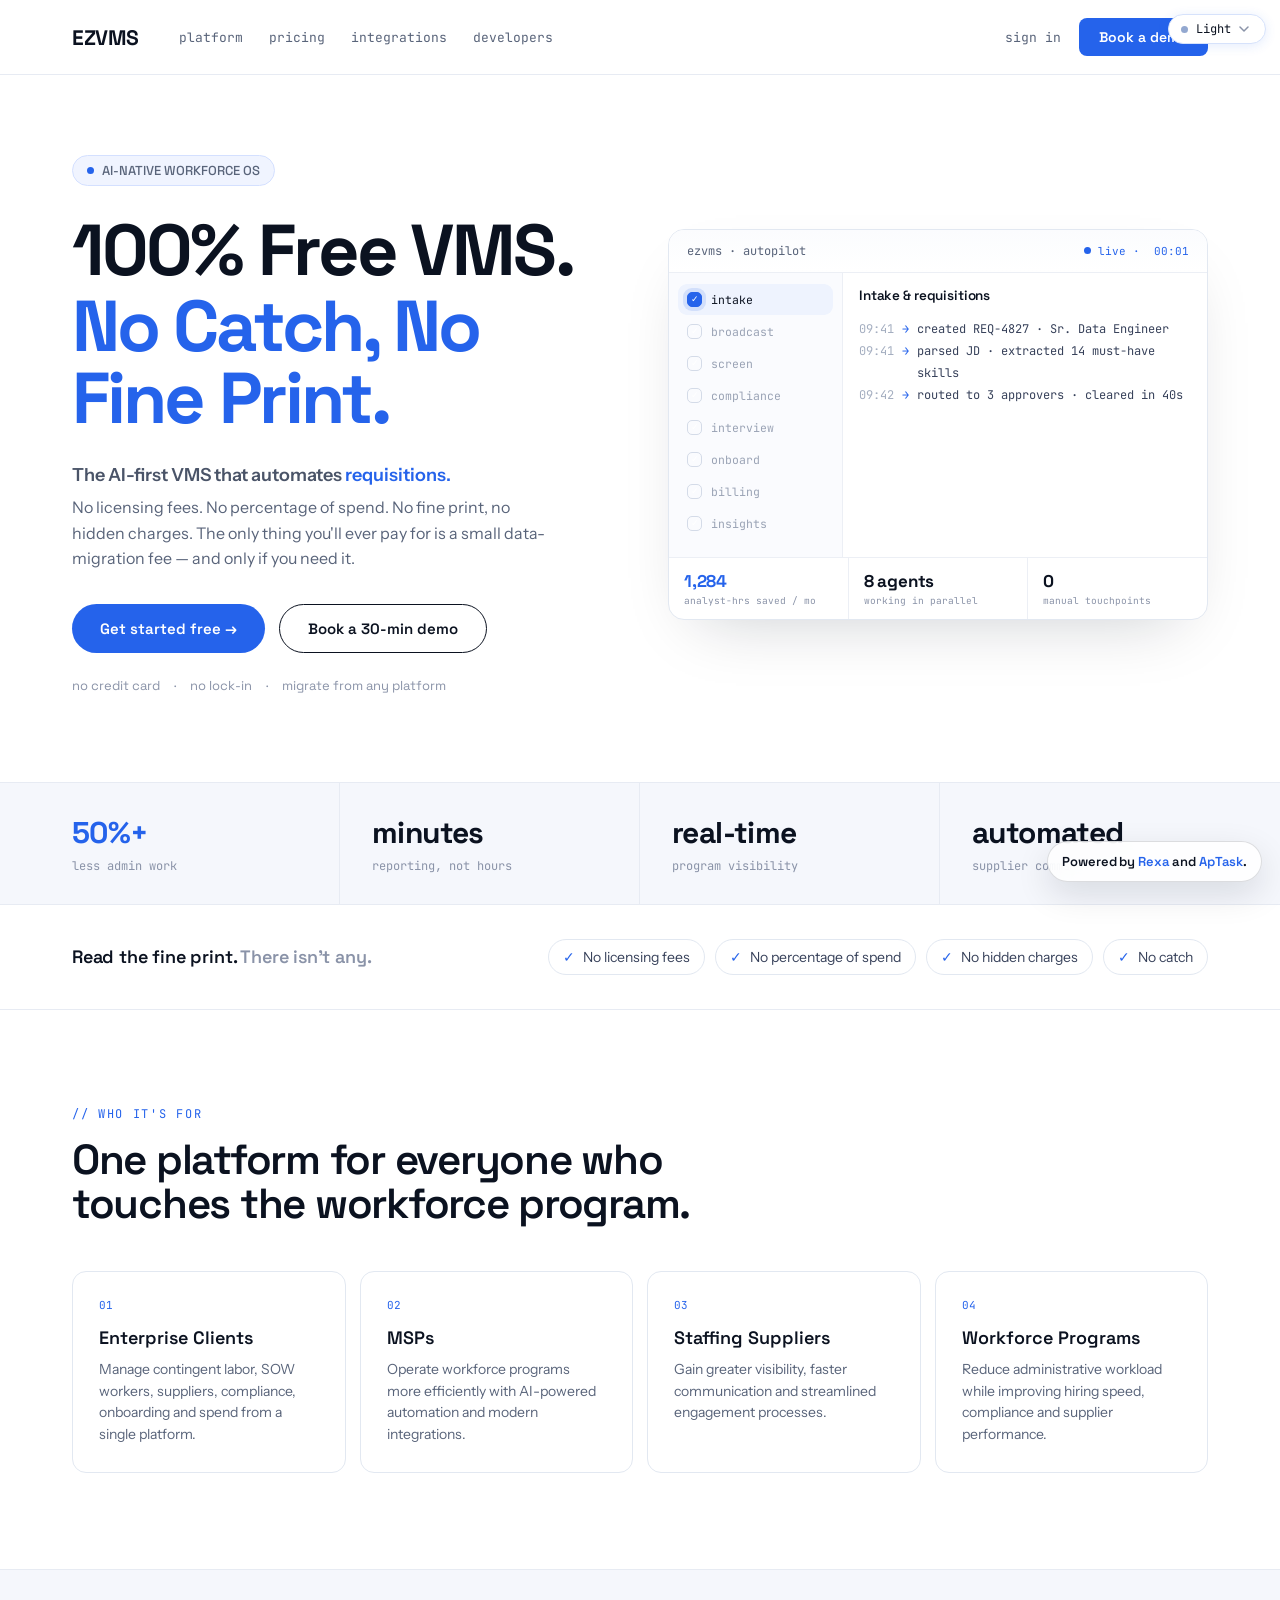
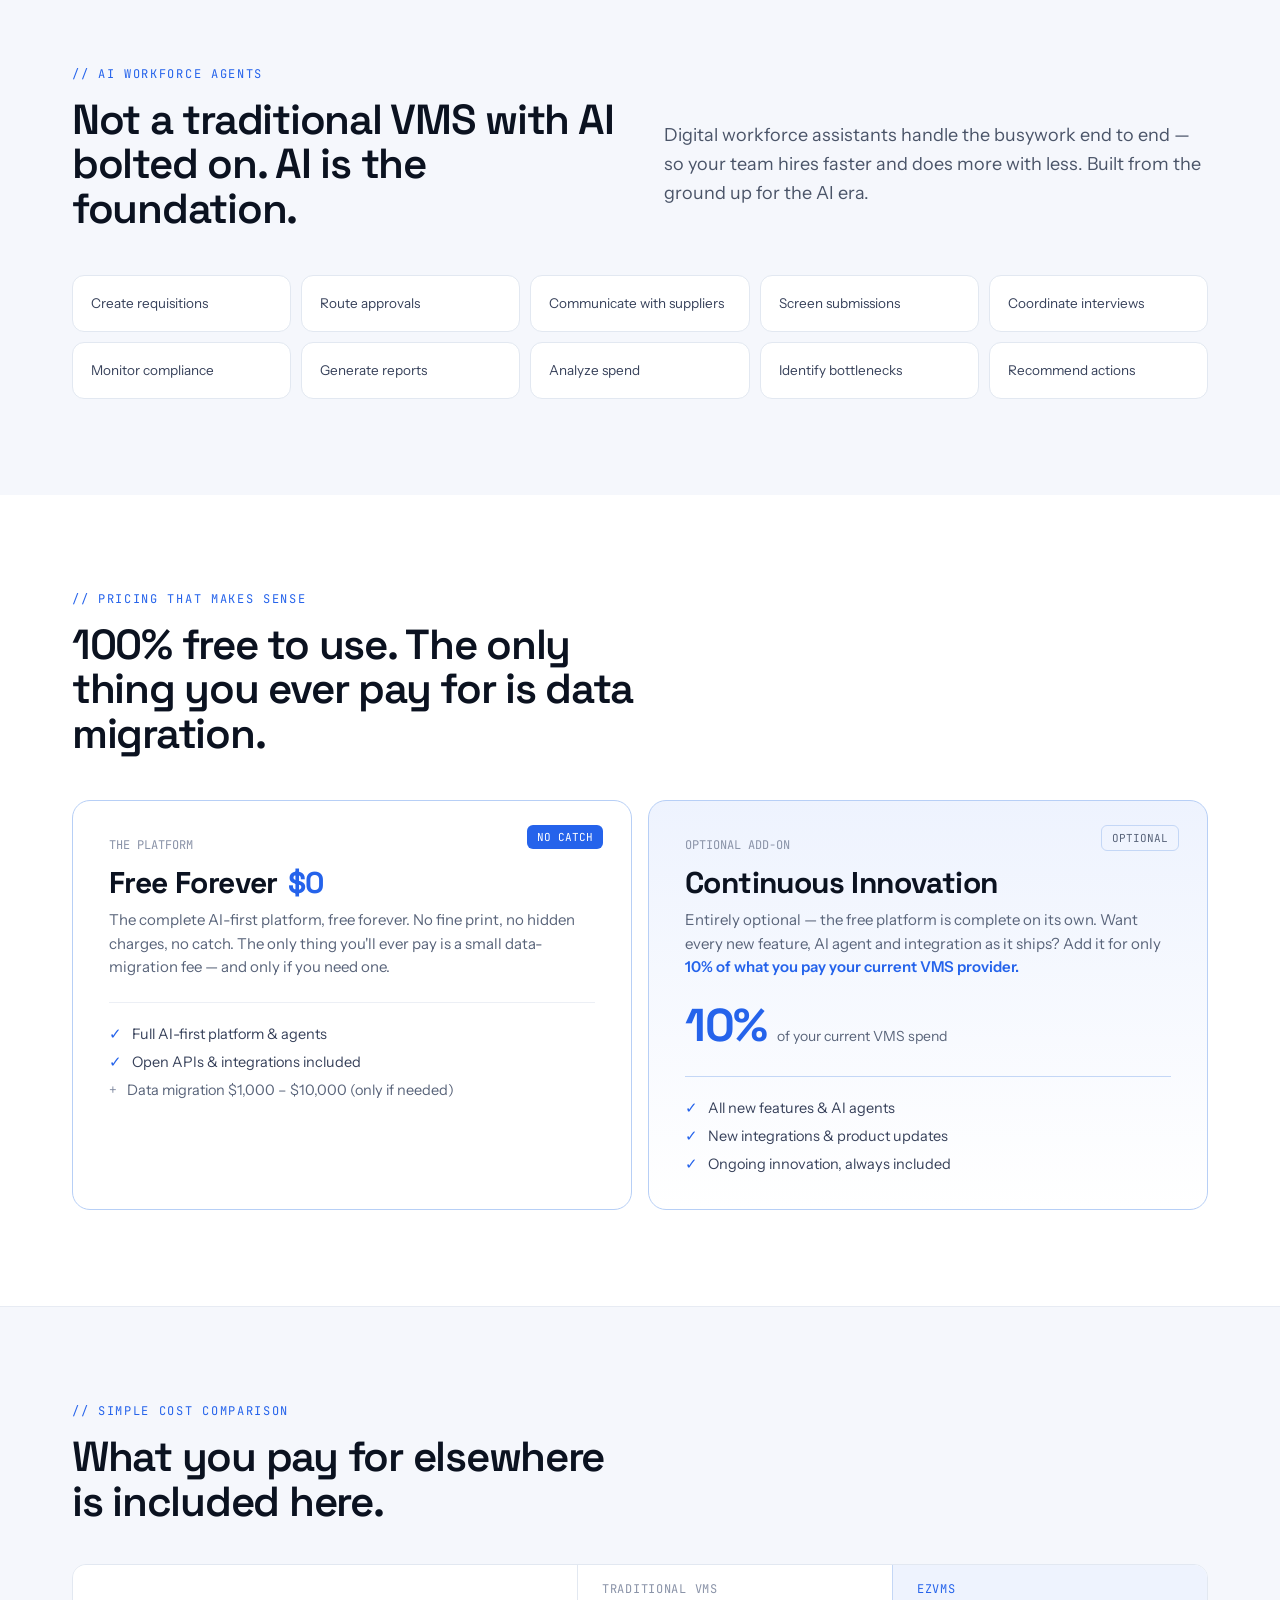
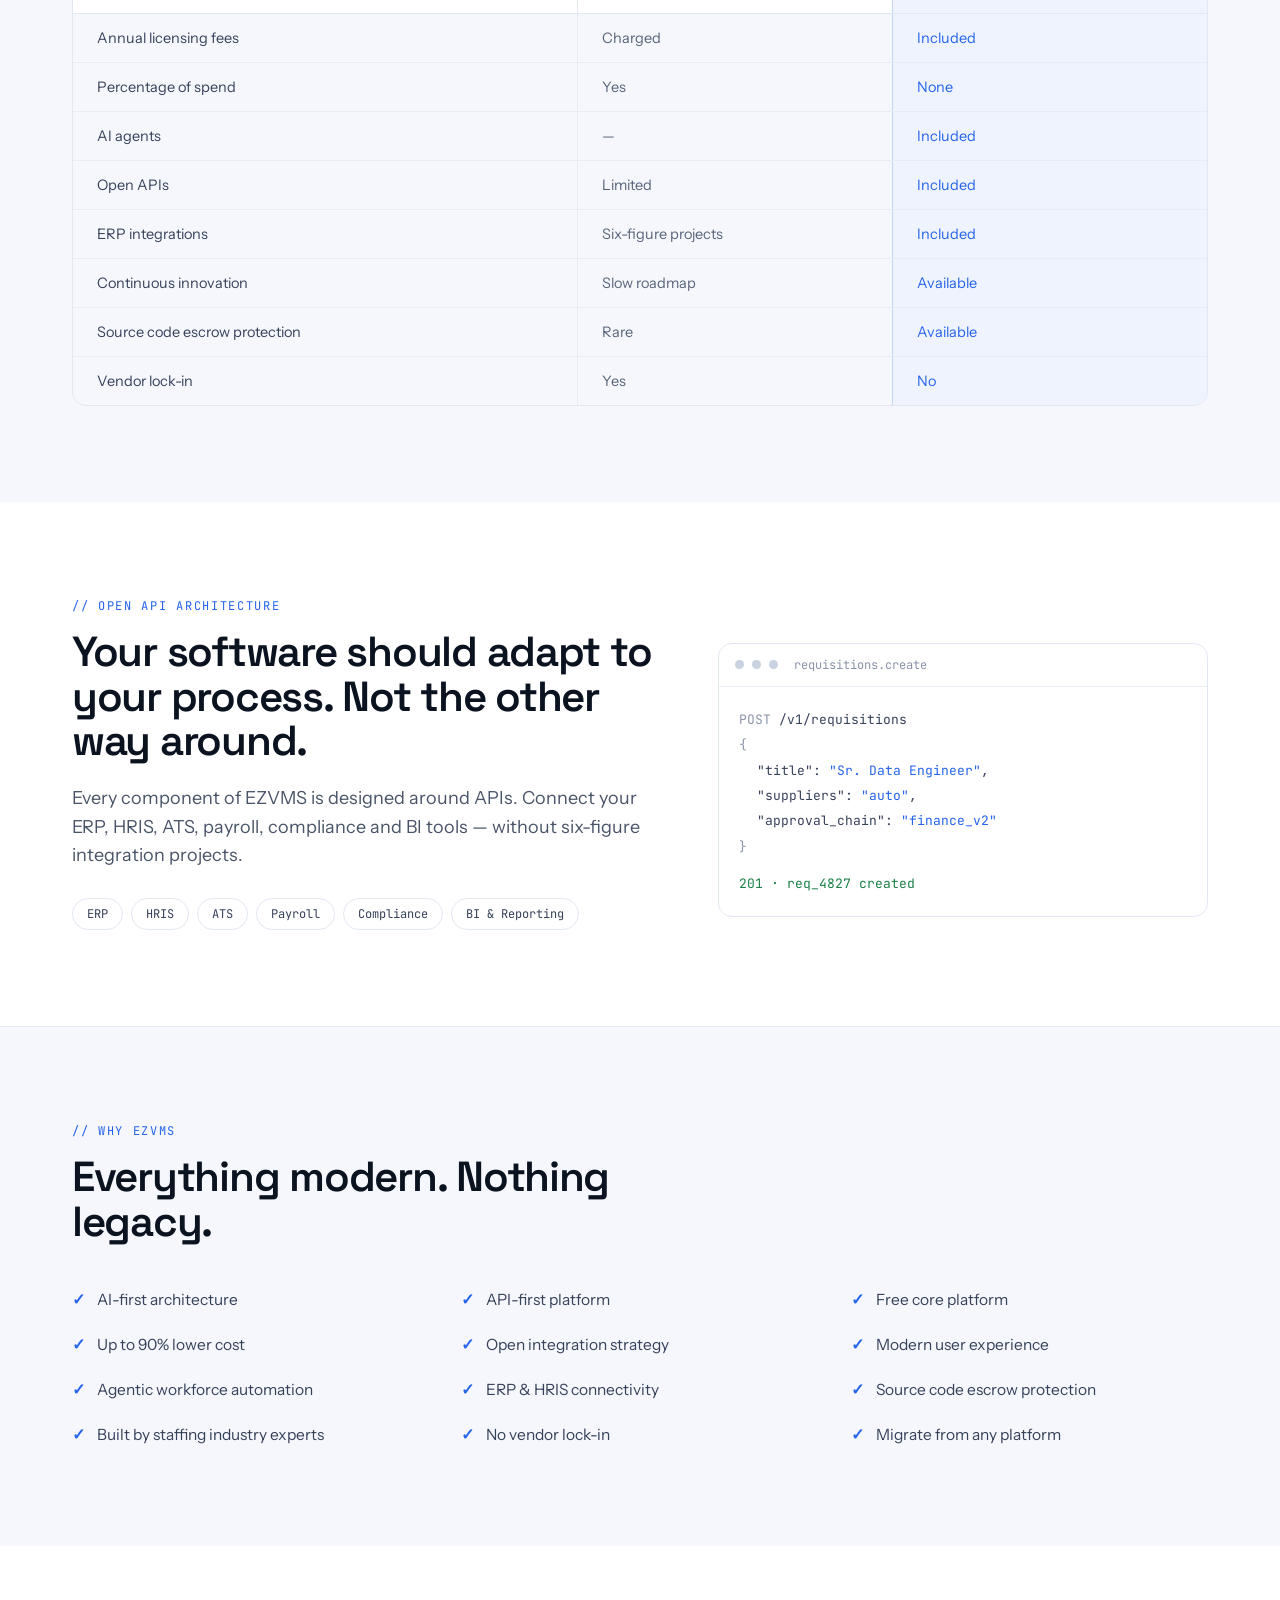
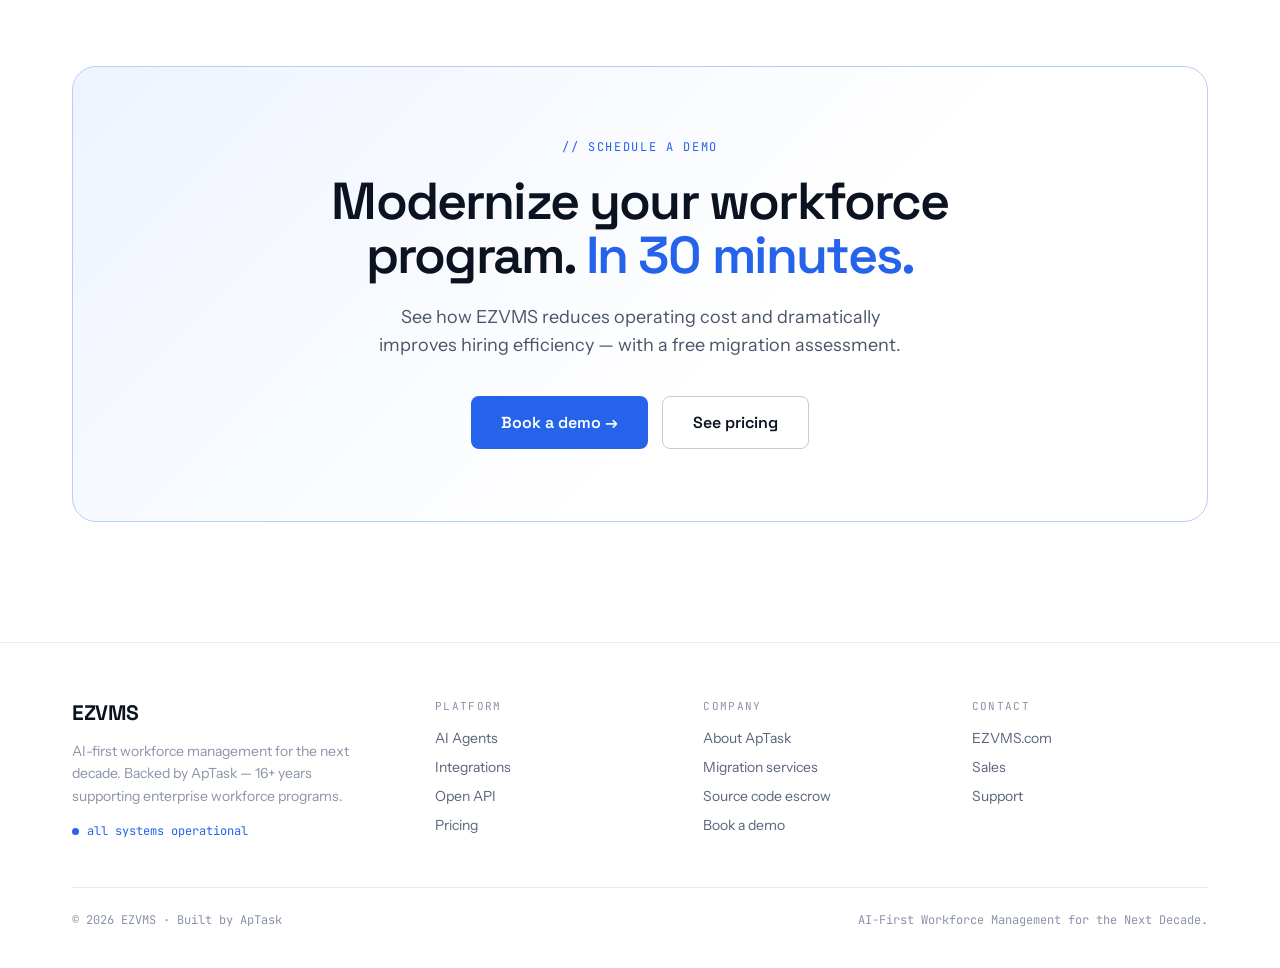
==== commit a1c1351a: "Refresh landing content and powered badge" ====
--- a/index.html
+++ b/index.html
@@ -982,5 +982,8 @@
 })();
 </script>
 
+<div class="powered-by-global" aria-label="Powered by Rexa and ApTask" style="position:fixed;right:18px;bottom:18px;z-index:9998;padding:11px 14px;border:1.5px solid rgba(11,18,32,.14);border-radius:999px;background:rgba(255,255,255,.86);box-shadow:0 12px 34px rgba(11,18,32,.12);backdrop-filter:blur(14px);font-family:'Space Grotesk',sans-serif;font-size:13px;font-weight:600;color:#0B1220;letter-spacing:-.01em;">
+  Powered by <a href="https://rexa.ai" target="_blank" rel="noopener noreferrer" style="color:var(--accent,#2563EB);">Rexa</a> and <a href="https://aptask.com" target="_blank" rel="noopener noreferrer" style="color:var(--accent,#2563EB);">ApTask</a>.
+</div>
 </body>
 </html>
